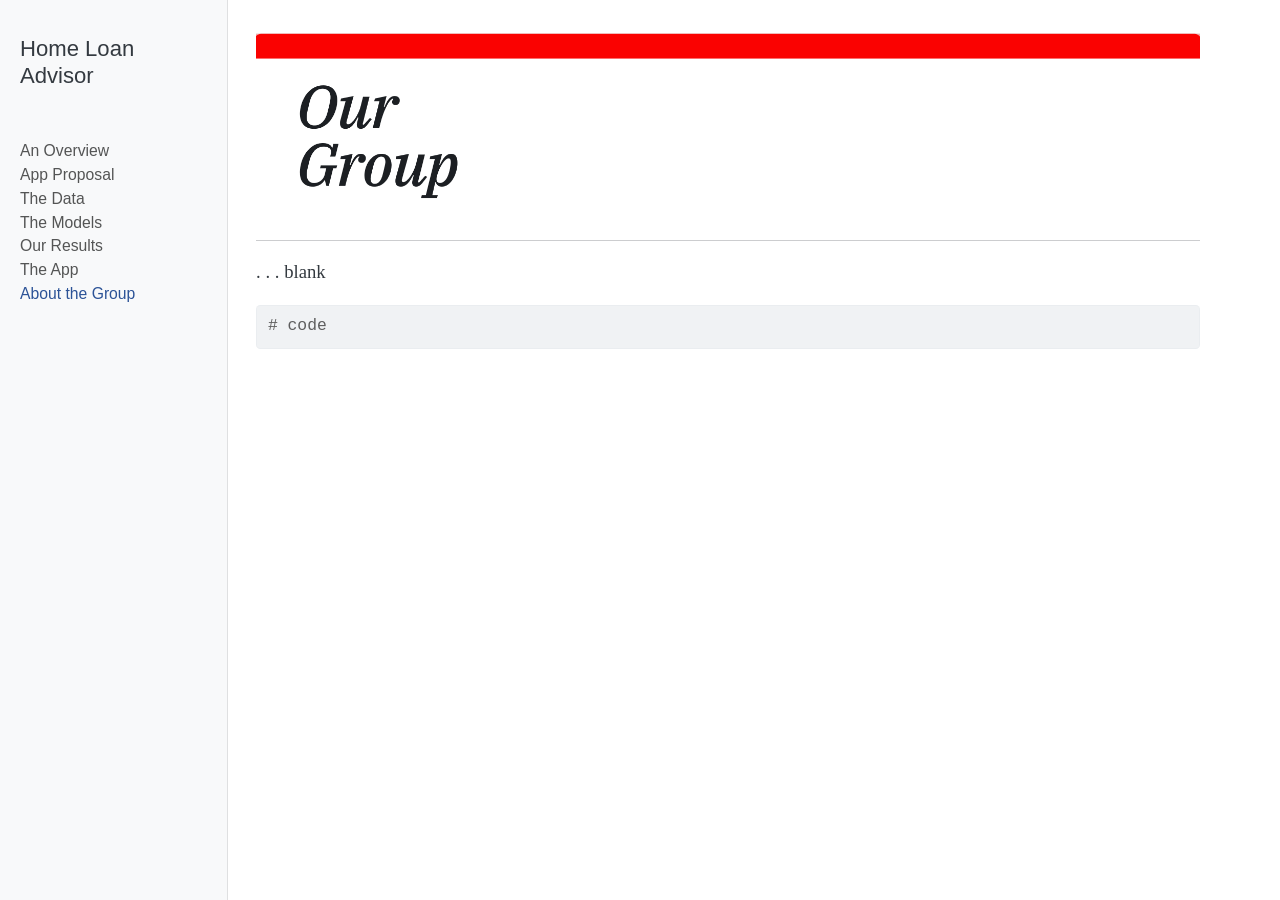
==== docs/about.html @ 37e6486e "yaml edit" ====
<!DOCTYPE html>
<html xmlns="http://www.w3.org/1999/xhtml" lang="en" xml:lang="en"><head>

<meta charset="utf-8">
<meta name="generator" content="quarto-1.5.57">

<meta name="viewport" content="width=device-width, initial-scale=1.0, user-scalable=yes">


<title>about – Home Loan Advisor</title>
<style>
code{white-space: pre-wrap;}
span.smallcaps{font-variant: small-caps;}
div.columns{display: flex; gap: min(4vw, 1.5em);}
div.column{flex: auto; overflow-x: auto;}
div.hanging-indent{margin-left: 1.5em; text-indent: -1.5em;}
ul.task-list{list-style: none;}
ul.task-list li input[type="checkbox"] {
  width: 0.8em;
  margin: 0 0.8em 0.2em -1em; /* quarto-specific, see https://github.com/quarto-dev/quarto-cli/issues/4556 */ 
  vertical-align: middle;
}
/* CSS for syntax highlighting */
pre > code.sourceCode { white-space: pre; position: relative; }
pre > code.sourceCode > span { line-height: 1.25; }
pre > code.sourceCode > span:empty { height: 1.2em; }
.sourceCode { overflow: visible; }
code.sourceCode > span { color: inherit; text-decoration: inherit; }
div.sourceCode { margin: 1em 0; }
pre.sourceCode { margin: 0; }
@media screen {
div.sourceCode { overflow: auto; }
}
@media print {
pre > code.sourceCode { white-space: pre-wrap; }
pre > code.sourceCode > span { display: inline-block; text-indent: -5em; padding-left: 5em; }
}
pre.numberSource code
  { counter-reset: source-line 0; }
pre.numberSource code > span
  { position: relative; left: -4em; counter-increment: source-line; }
pre.numberSource code > span > a:first-child::before
  { content: counter(source-line);
    position: relative; left: -1em; text-align: right; vertical-align: baseline;
    border: none; display: inline-block;
    -webkit-touch-callout: none; -webkit-user-select: none;
    -khtml-user-select: none; -moz-user-select: none;
    -ms-user-select: none; user-select: none;
    padding: 0 4px; width: 4em;
  }
pre.numberSource { margin-left: 3em;  padding-left: 4px; }
div.sourceCode
  {   }
@media screen {
pre > code.sourceCode > span > a:first-child::before { text-decoration: underline; }
}
</style>


<script src="site_libs/quarto-nav/quarto-nav.js"></script>
<script src="site_libs/quarto-nav/headroom.min.js"></script>
<script src="site_libs/clipboard/clipboard.min.js"></script>
<script src="site_libs/quarto-search/autocomplete.umd.js"></script>
<script src="site_libs/quarto-search/fuse.min.js"></script>
<script src="site_libs/quarto-search/quarto-search.js"></script>
<meta name="quarto:offset" content="./">
<script src="site_libs/quarto-html/quarto.js"></script>
<script src="site_libs/quarto-html/popper.min.js"></script>
<script src="site_libs/quarto-html/tippy.umd.min.js"></script>
<script src="site_libs/quarto-html/anchor.min.js"></script>
<link href="site_libs/quarto-html/tippy.css" rel="stylesheet">
<link href="site_libs/quarto-html/quarto-syntax-highlighting.css" rel="stylesheet" id="quarto-text-highlighting-styles">
<script src="site_libs/bootstrap/bootstrap.min.js"></script>
<link href="site_libs/bootstrap/bootstrap-icons.css" rel="stylesheet">
<link href="site_libs/bootstrap/bootstrap.min.css" rel="stylesheet" id="quarto-bootstrap" data-mode="light">
<script id="quarto-search-options" type="application/json">{
  "location": "sidebar",
  "copy-button": false,
  "collapse-after": 3,
  "panel-placement": "start",
  "type": "textbox",
  "limit": 50,
  "keyboard-shortcut": [
    "f",
    "/",
    "s"
  ],
  "show-item-context": false,
  "language": {
    "search-no-results-text": "No results",
    "search-matching-documents-text": "matching documents",
    "search-copy-link-title": "Copy link to search",
    "search-hide-matches-text": "Hide additional matches",
    "search-more-match-text": "more match in this document",
    "search-more-matches-text": "more matches in this document",
    "search-clear-button-title": "Clear",
    "search-text-placeholder": "",
    "search-detached-cancel-button-title": "Cancel",
    "search-submit-button-title": "Submit",
    "search-label": "Search"
  }
}</script>


</head>

<body class="nav-sidebar docked fullcontent">

<div id="quarto-search-results"></div>
  <header id="quarto-header" class="headroom fixed-top">
  <nav class="quarto-secondary-nav">
    <div class="container-fluid d-flex">
      <button type="button" class="quarto-btn-toggle btn" data-bs-toggle="collapse" role="button" data-bs-target=".quarto-sidebar-collapse-item" aria-controls="quarto-sidebar" aria-expanded="false" aria-label="Toggle sidebar navigation" onclick="if (window.quartoToggleHeadroom) { window.quartoToggleHeadroom(); }">
        <i class="bi bi-layout-text-sidebar-reverse"></i>
      </button>
        <nav class="quarto-page-breadcrumbs" aria-label="breadcrumb"><ol class="breadcrumb"><li class="breadcrumb-item"><a href="./about.html">About the Group</a></li></ol></nav>
        <a class="flex-grow-1" role="navigation" data-bs-toggle="collapse" data-bs-target=".quarto-sidebar-collapse-item" aria-controls="quarto-sidebar" aria-expanded="false" aria-label="Toggle sidebar navigation" onclick="if (window.quartoToggleHeadroom) { window.quartoToggleHeadroom(); }">      
        </a>
      <button type="button" class="btn quarto-search-button" aria-label="Search" onclick="window.quartoOpenSearch();">
        <i class="bi bi-search"></i>
      </button>
    </div>
  </nav>
</header>
<!-- content -->
<div id="quarto-content" class="quarto-container page-columns page-rows-contents page-layout-article">
<!-- sidebar -->
  <nav id="quarto-sidebar" class="sidebar collapse collapse-horizontal quarto-sidebar-collapse-item sidebar-navigation docked overflow-auto">
    <div class="pt-lg-2 mt-2 text-left sidebar-header">
    <div class="sidebar-title mb-0 py-0">
      <a href="./">Home Loan Advisor</a> 
    </div>
      </div>
        <div class="mt-2 flex-shrink-0 align-items-center">
        <div class="sidebar-search">
        <div id="quarto-search" class="" title="Search"></div>
        </div>
        </div>
    <div class="sidebar-menu-container"> 
    <ul class="list-unstyled mt-1">
        <li class="sidebar-item">
  <div class="sidebar-item-container"> 
  <a href="./index.html" class="sidebar-item-text sidebar-link">
 <span class="menu-text">An Overview</span></a>
  </div>
</li>
        <li class="sidebar-item">
  <div class="sidebar-item-container"> 
  <a href="./proposal.html" class="sidebar-item-text sidebar-link">
 <span class="menu-text">App Proposal</span></a>
  </div>
</li>
        <li class="sidebar-item">
  <div class="sidebar-item-container"> 
  <a href="./data.html" class="sidebar-item-text sidebar-link">
 <span class="menu-text">The Data</span></a>
  </div>
</li>
        <li class="sidebar-item">
  <div class="sidebar-item-container"> 
  <a href="./models.html" class="sidebar-item-text sidebar-link">
 <span class="menu-text">The Models</span></a>
  </div>
</li>
        <li class="sidebar-item">
  <div class="sidebar-item-container"> 
  <a href="./results.html" class="sidebar-item-text sidebar-link">
 <span class="menu-text">Our Results</span></a>
  </div>
</li>
        <li class="sidebar-item">
  <div class="sidebar-item-container"> 
  <a href="./app.html" class="sidebar-item-text sidebar-link">
 <span class="menu-text">The App</span></a>
  </div>
</li>
        <li class="sidebar-item">
  <div class="sidebar-item-container"> 
  <a href="./about.html" class="sidebar-item-text sidebar-link active">
 <span class="menu-text">About the Group</span></a>
  </div>
</li>
    </ul>
    </div>
</nav>
<div id="quarto-sidebar-glass" class="quarto-sidebar-collapse-item" data-bs-toggle="collapse" data-bs-target=".quarto-sidebar-collapse-item"></div>
<!-- margin-sidebar -->
    
<!-- main -->
<main class="content" id="quarto-document-content">




<div class="quarto-figure quarto-figure-center">
<figure class="figure">
<p><img src="images/AboutOurGroup-banner.png" class="img-fluid quarto-figure quarto-figure-center figure-img"></p>
</figure>
</div>
<hr>
<p>. . . blank</p>
<div id="c2810113" class="cell" data-execution_count="1">
<div class="sourceCode cell-code" id="cb1"><pre class="sourceCode python code-with-copy"><code class="sourceCode python"><span id="cb1-1"><a href="#cb1-1" aria-hidden="true" tabindex="-1"></a><span class="co"># code</span></span></code><button title="Copy to Clipboard" class="code-copy-button"><i class="bi"></i></button></pre></div>
</div>



</main> <!-- /main -->
<script id="quarto-html-after-body" type="application/javascript">
window.document.addEventListener("DOMContentLoaded", function (event) {
  const toggleBodyColorMode = (bsSheetEl) => {
    const mode = bsSheetEl.getAttribute("data-mode");
    const bodyEl = window.document.querySelector("body");
    if (mode === "dark") {
      bodyEl.classList.add("quarto-dark");
      bodyEl.classList.remove("quarto-light");
    } else {
      bodyEl.classList.add("quarto-light");
      bodyEl.classList.remove("quarto-dark");
    }
  }
  const toggleBodyColorPrimary = () => {
    const bsSheetEl = window.document.querySelector("link#quarto-bootstrap");
    if (bsSheetEl) {
      toggleBodyColorMode(bsSheetEl);
    }
  }
  toggleBodyColorPrimary();  
  const icon = "";
  const anchorJS = new window.AnchorJS();
  anchorJS.options = {
    placement: 'right',
    icon: icon
  };
  anchorJS.add('.anchored');
  const isCodeAnnotation = (el) => {
    for (const clz of el.classList) {
      if (clz.startsWith('code-annotation-')) {                     
        return true;
      }
    }
    return false;
  }
  const onCopySuccess = function(e) {
    // button target
    const button = e.trigger;
    // don't keep focus
    button.blur();
    // flash "checked"
    button.classList.add('code-copy-button-checked');
    var currentTitle = button.getAttribute("title");
    button.setAttribute("title", "Copied!");
    let tooltip;
    if (window.bootstrap) {
      button.setAttribute("data-bs-toggle", "tooltip");
      button.setAttribute("data-bs-placement", "left");
      button.setAttribute("data-bs-title", "Copied!");
      tooltip = new bootstrap.Tooltip(button, 
        { trigger: "manual", 
          customClass: "code-copy-button-tooltip",
          offset: [0, -8]});
      tooltip.show();    
    }
    setTimeout(function() {
      if (tooltip) {
        tooltip.hide();
        button.removeAttribute("data-bs-title");
        button.removeAttribute("data-bs-toggle");
        button.removeAttribute("data-bs-placement");
      }
      button.setAttribute("title", currentTitle);
      button.classList.remove('code-copy-button-checked');
    }, 1000);
    // clear code selection
    e.clearSelection();
  }
  const getTextToCopy = function(trigger) {
      const codeEl = trigger.previousElementSibling.cloneNode(true);
      for (const childEl of codeEl.children) {
        if (isCodeAnnotation(childEl)) {
          childEl.remove();
        }
      }
      return codeEl.innerText;
  }
  const clipboard = new window.ClipboardJS('.code-copy-button:not([data-in-quarto-modal])', {
    text: getTextToCopy
  });
  clipboard.on('success', onCopySuccess);
  if (window.document.getElementById('quarto-embedded-source-code-modal')) {
    // For code content inside modals, clipBoardJS needs to be initialized with a container option
    // TODO: Check when it could be a function (https://github.com/zenorocha/clipboard.js/issues/860)
    const clipboardModal = new window.ClipboardJS('.code-copy-button[data-in-quarto-modal]', {
      text: getTextToCopy,
      container: window.document.getElementById('quarto-embedded-source-code-modal')
    });
    clipboardModal.on('success', onCopySuccess);
  }
    var localhostRegex = new RegExp(/^(?:http|https):\/\/localhost\:?[0-9]*\//);
    var mailtoRegex = new RegExp(/^mailto:/);
      var filterRegex = new RegExp('/' + window.location.host + '/');
    var isInternal = (href) => {
        return filterRegex.test(href) || localhostRegex.test(href) || mailtoRegex.test(href);
    }
    // Inspect non-navigation links and adorn them if external
 	var links = window.document.querySelectorAll('a[href]:not(.nav-link):not(.navbar-brand):not(.toc-action):not(.sidebar-link):not(.sidebar-item-toggle):not(.pagination-link):not(.no-external):not([aria-hidden]):not(.dropdown-item):not(.quarto-navigation-tool):not(.about-link)');
    for (var i=0; i<links.length; i++) {
      const link = links[i];
      if (!isInternal(link.href)) {
        // undo the damage that might have been done by quarto-nav.js in the case of
        // links that we want to consider external
        if (link.dataset.originalHref !== undefined) {
          link.href = link.dataset.originalHref;
        }
      }
    }
  function tippyHover(el, contentFn, onTriggerFn, onUntriggerFn) {
    const config = {
      allowHTML: true,
      maxWidth: 500,
      delay: 100,
      arrow: false,
      appendTo: function(el) {
          return el.parentElement;
      },
      interactive: true,
      interactiveBorder: 10,
      theme: 'quarto',
      placement: 'bottom-start',
    };
    if (contentFn) {
      config.content = contentFn;
    }
    if (onTriggerFn) {
      config.onTrigger = onTriggerFn;
    }
    if (onUntriggerFn) {
      config.onUntrigger = onUntriggerFn;
    }
    window.tippy(el, config); 
  }
  const noterefs = window.document.querySelectorAll('a[role="doc-noteref"]');
  for (var i=0; i<noterefs.length; i++) {
    const ref = noterefs[i];
    tippyHover(ref, function() {
      // use id or data attribute instead here
      let href = ref.getAttribute('data-footnote-href') || ref.getAttribute('href');
      try { href = new URL(href).hash; } catch {}
      const id = href.replace(/^#\/?/, "");
      const note = window.document.getElementById(id);
      if (note) {
        return note.innerHTML;
      } else {
        return "";
      }
    });
  }
  const xrefs = window.document.querySelectorAll('a.quarto-xref');
  const processXRef = (id, note) => {
    // Strip column container classes
    const stripColumnClz = (el) => {
      el.classList.remove("page-full", "page-columns");
      if (el.children) {
        for (const child of el.children) {
          stripColumnClz(child);
        }
      }
    }
    stripColumnClz(note)
    if (id === null || id.startsWith('sec-')) {
      // Special case sections, only their first couple elements
      const container = document.createElement("div");
      if (note.children && note.children.length > 2) {
        container.appendChild(note.children[0].cloneNode(true));
        for (let i = 1; i < note.children.length; i++) {
          const child = note.children[i];
          if (child.tagName === "P" && child.innerText === "") {
            continue;
          } else {
            container.appendChild(child.cloneNode(true));
            break;
          }
        }
        if (window.Quarto?.typesetMath) {
          window.Quarto.typesetMath(container);
        }
        return container.innerHTML
      } else {
        if (window.Quarto?.typesetMath) {
          window.Quarto.typesetMath(note);
        }
        return note.innerHTML;
      }
    } else {
      // Remove any anchor links if they are present
      const anchorLink = note.querySelector('a.anchorjs-link');
      if (anchorLink) {
        anchorLink.remove();
      }
      if (window.Quarto?.typesetMath) {
        window.Quarto.typesetMath(note);
      }
      // TODO in 1.5, we should make sure this works without a callout special case
      if (note.classList.contains("callout")) {
        return note.outerHTML;
      } else {
        return note.innerHTML;
      }
    }
  }
  for (var i=0; i<xrefs.length; i++) {
    const xref = xrefs[i];
    tippyHover(xref, undefined, function(instance) {
      instance.disable();
      let url = xref.getAttribute('href');
      let hash = undefined; 
      if (url.startsWith('#')) {
        hash = url;
      } else {
        try { hash = new URL(url).hash; } catch {}
      }
      if (hash) {
        const id = hash.replace(/^#\/?/, "");
        const note = window.document.getElementById(id);
        if (note !== null) {
          try {
            const html = processXRef(id, note.cloneNode(true));
            instance.setContent(html);
          } finally {
            instance.enable();
            instance.show();
          }
        } else {
          // See if we can fetch this
          fetch(url.split('#')[0])
          .then(res => res.text())
          .then(html => {
            const parser = new DOMParser();
            const htmlDoc = parser.parseFromString(html, "text/html");
            const note = htmlDoc.getElementById(id);
            if (note !== null) {
              const html = processXRef(id, note);
              instance.setContent(html);
            } 
          }).finally(() => {
            instance.enable();
            instance.show();
          });
        }
      } else {
        // See if we can fetch a full url (with no hash to target)
        // This is a special case and we should probably do some content thinning / targeting
        fetch(url)
        .then(res => res.text())
        .then(html => {
          const parser = new DOMParser();
          const htmlDoc = parser.parseFromString(html, "text/html");
          const note = htmlDoc.querySelector('main.content');
          if (note !== null) {
            // This should only happen for chapter cross references
            // (since there is no id in the URL)
            // remove the first header
            if (note.children.length > 0 && note.children[0].tagName === "HEADER") {
              note.children[0].remove();
            }
            const html = processXRef(null, note);
            instance.setContent(html);
          } 
        }).finally(() => {
          instance.enable();
          instance.show();
        });
      }
    }, function(instance) {
    });
  }
      let selectedAnnoteEl;
      const selectorForAnnotation = ( cell, annotation) => {
        let cellAttr = 'data-code-cell="' + cell + '"';
        let lineAttr = 'data-code-annotation="' +  annotation + '"';
        const selector = 'span[' + cellAttr + '][' + lineAttr + ']';
        return selector;
      }
      const selectCodeLines = (annoteEl) => {
        const doc = window.document;
        const targetCell = annoteEl.getAttribute("data-target-cell");
        const targetAnnotation = annoteEl.getAttribute("data-target-annotation");
        const annoteSpan = window.document.querySelector(selectorForAnnotation(targetCell, targetAnnotation));
        const lines = annoteSpan.getAttribute("data-code-lines").split(",");
        const lineIds = lines.map((line) => {
          return targetCell + "-" + line;
        })
        let top = null;
        let height = null;
        let parent = null;
        if (lineIds.length > 0) {
            //compute the position of the single el (top and bottom and make a div)
            const el = window.document.getElementById(lineIds[0]);
            top = el.offsetTop;
            height = el.offsetHeight;
            parent = el.parentElement.parentElement;
          if (lineIds.length > 1) {
            const lastEl = window.document.getElementById(lineIds[lineIds.length - 1]);
            const bottom = lastEl.offsetTop + lastEl.offsetHeight;
            height = bottom - top;
          }
          if (top !== null && height !== null && parent !== null) {
            // cook up a div (if necessary) and position it 
            let div = window.document.getElementById("code-annotation-line-highlight");
            if (div === null) {
              div = window.document.createElement("div");
              div.setAttribute("id", "code-annotation-line-highlight");
              div.style.position = 'absolute';
              parent.appendChild(div);
            }
            div.style.top = top - 2 + "px";
            div.style.height = height + 4 + "px";
            div.style.left = 0;
            let gutterDiv = window.document.getElementById("code-annotation-line-highlight-gutter");
            if (gutterDiv === null) {
              gutterDiv = window.document.createElement("div");
              gutterDiv.setAttribute("id", "code-annotation-line-highlight-gutter");
              gutterDiv.style.position = 'absolute';
              const codeCell = window.document.getElementById(targetCell);
              const gutter = codeCell.querySelector('.code-annotation-gutter');
              gutter.appendChild(gutterDiv);
            }
            gutterDiv.style.top = top - 2 + "px";
            gutterDiv.style.height = height + 4 + "px";
          }
          selectedAnnoteEl = annoteEl;
        }
      };
      const unselectCodeLines = () => {
        const elementsIds = ["code-annotation-line-highlight", "code-annotation-line-highlight-gutter"];
        elementsIds.forEach((elId) => {
          const div = window.document.getElementById(elId);
          if (div) {
            div.remove();
          }
        });
        selectedAnnoteEl = undefined;
      };
        // Handle positioning of the toggle
    window.addEventListener(
      "resize",
      throttle(() => {
        elRect = undefined;
        if (selectedAnnoteEl) {
          selectCodeLines(selectedAnnoteEl);
        }
      }, 10)
    );
    function throttle(fn, ms) {
    let throttle = false;
    let timer;
      return (...args) => {
        if(!throttle) { // first call gets through
            fn.apply(this, args);
            throttle = true;
        } else { // all the others get throttled
            if(timer) clearTimeout(timer); // cancel #2
            timer = setTimeout(() => {
              fn.apply(this, args);
              timer = throttle = false;
            }, ms);
        }
      };
    }
      // Attach click handler to the DT
      const annoteDls = window.document.querySelectorAll('dt[data-target-cell]');
      for (const annoteDlNode of annoteDls) {
        annoteDlNode.addEventListener('click', (event) => {
          const clickedEl = event.target;
          if (clickedEl !== selectedAnnoteEl) {
            unselectCodeLines();
            const activeEl = window.document.querySelector('dt[data-target-cell].code-annotation-active');
            if (activeEl) {
              activeEl.classList.remove('code-annotation-active');
            }
            selectCodeLines(clickedEl);
            clickedEl.classList.add('code-annotation-active');
          } else {
            // Unselect the line
            unselectCodeLines();
            clickedEl.classList.remove('code-annotation-active');
          }
        });
      }
  const findCites = (el) => {
    const parentEl = el.parentElement;
    if (parentEl) {
      const cites = parentEl.dataset.cites;
      if (cites) {
        return {
          el,
          cites: cites.split(' ')
        };
      } else {
        return findCites(el.parentElement)
      }
    } else {
      return undefined;
    }
  };
  var bibliorefs = window.document.querySelectorAll('a[role="doc-biblioref"]');
  for (var i=0; i<bibliorefs.length; i++) {
    const ref = bibliorefs[i];
    const citeInfo = findCites(ref);
    if (citeInfo) {
      tippyHover(citeInfo.el, function() {
        var popup = window.document.createElement('div');
        citeInfo.cites.forEach(function(cite) {
          var citeDiv = window.document.createElement('div');
          citeDiv.classList.add('hanging-indent');
          citeDiv.classList.add('csl-entry');
          var biblioDiv = window.document.getElementById('ref-' + cite);
          if (biblioDiv) {
            citeDiv.innerHTML = biblioDiv.innerHTML;
          }
          popup.appendChild(citeDiv);
        });
        return popup.innerHTML;
      });
    }
  }
});
</script>
</div> <!-- /content -->




</body></html>
---- docs/site_libs/quarto-html/tippy.css ----
.tippy-box[data-animation=fade][data-state=hidden]{opacity:0}[data-tippy-root]{max-width:calc(100vw - 10px)}.tippy-box{position:relative;background-color:#333;color:#fff;border-radius:4px;font-size:14px;line-height:1.4;white-space:normal;outline:0;transition-property:transform,visibility,opacity}.tippy-box[data-placement^=top]>.tippy-arrow{bottom:0}.tippy-box[data-placement^=top]>.tippy-arrow:before{bottom:-7px;left:0;border-width:8px 8px 0;border-top-color:initial;transform-origin:center top}.tippy-box[data-placement^=bottom]>.tippy-arrow{top:0}.tippy-box[data-placement^=bottom]>.tippy-arrow:before{top:-7px;left:0;border-width:0 8px 8px;border-bottom-color:initial;transform-origin:center bottom}.tippy-box[data-placement^=left]>.tippy-arrow{right:0}.tippy-box[data-placement^=left]>.tippy-arrow:before{border-width:8px 0 8px 8px;border-left-color:initial;right:-7px;transform-origin:center left}.tippy-box[data-placement^=right]>.tippy-arrow{left:0}.tippy-box[data-placement^=right]>.tippy-arrow:before{left:-7px;border-width:8px 8px 8px 0;border-right-color:initial;transform-origin:center right}.tippy-box[data-inertia][data-state=visible]{transition-timing-function:cubic-bezier(.54,1.5,.38,1.11)}.tippy-arrow{width:16px;height:16px;color:#333}.tippy-arrow:before{content:"";position:absolute;border-color:transparent;border-style:solid}.tippy-content{position:relative;padding:5px 9px;z-index:1}
---- docs/site_libs/quarto-html/quarto-syntax-highlighting.css ----
/* quarto syntax highlight colors */
:root {
  --quarto-hl-ot-color: #003B4F;
  --quarto-hl-at-color: #657422;
  --quarto-hl-ss-color: #20794D;
  --quarto-hl-an-color: #5E5E5E;
  --quarto-hl-fu-color: #4758AB;
  --quarto-hl-st-color: #20794D;
  --quarto-hl-cf-color: #003B4F;
  --quarto-hl-op-color: #5E5E5E;
  --quarto-hl-er-color: #AD0000;
  --quarto-hl-bn-color: #AD0000;
  --quarto-hl-al-color: #AD0000;
  --quarto-hl-va-color: #111111;
  --quarto-hl-bu-color: inherit;
  --quarto-hl-ex-color: inherit;
  --quarto-hl-pp-color: #AD0000;
  --quarto-hl-in-color: #5E5E5E;
  --quarto-hl-vs-color: #20794D;
  --quarto-hl-wa-color: #5E5E5E;
  --quarto-hl-do-color: #5E5E5E;
  --quarto-hl-im-color: #00769E;
  --quarto-hl-ch-color: #20794D;
  --quarto-hl-dt-color: #AD0000;
  --quarto-hl-fl-color: #AD0000;
  --quarto-hl-co-color: #5E5E5E;
  --quarto-hl-cv-color: #5E5E5E;
  --quarto-hl-cn-color: #8f5902;
  --quarto-hl-sc-color: #5E5E5E;
  --quarto-hl-dv-color: #AD0000;
  --quarto-hl-kw-color: #003B4F;
}

/* other quarto variables */
:root {
  --quarto-font-monospace: SFMono-Regular, Menlo, Monaco, Consolas, "Liberation Mono", "Courier New", monospace;
}

pre > code.sourceCode > span {
  color: #003B4F;
}

code span {
  color: #003B4F;
}

code.sourceCode > span {
  color: #003B4F;
}

div.sourceCode,
div.sourceCode pre.sourceCode {
  color: #003B4F;
}

code span.ot {
  color: #003B4F;
  font-style: inherit;
}

code span.at {
  color: #657422;
  font-style: inherit;
}

code span.ss {
  color: #20794D;
  font-style: inherit;
}

code span.an {
  color: #5E5E5E;
  font-style: inherit;
}

code span.fu {
  color: #4758AB;
  font-style: inherit;
}

code span.st {
  color: #20794D;
  font-style: inherit;
}

code span.cf {
  color: #003B4F;
  font-weight: bold;
  font-style: inherit;
}

code span.op {
  color: #5E5E5E;
  font-style: inherit;
}

code span.er {
  color: #AD0000;
  font-style: inherit;
}

code span.bn {
  color: #AD0000;
  font-style: inherit;
}

code span.al {
  color: #AD0000;
  font-style: inherit;
}

code span.va {
  color: #111111;
  font-style: inherit;
}

code span.bu {
  font-style: inherit;
}

code span.ex {
  font-style: inherit;
}

code span.pp {
  color: #AD0000;
  font-style: inherit;
}

code span.in {
  color: #5E5E5E;
  font-style: inherit;
}

code span.vs {
  color: #20794D;
  font-style: inherit;
}

code span.wa {
  color: #5E5E5E;
  font-style: italic;
}

code span.do {
  color: #5E5E5E;
  font-style: italic;
}

code span.im {
  color: #00769E;
  font-style: inherit;
}

code span.ch {
  color: #20794D;
  font-style: inherit;
}

code span.dt {
  color: #AD0000;
  font-style: inherit;
}

code span.fl {
  color: #AD0000;
  font-style: inherit;
}

code span.co {
  color: #5E5E5E;
  font-style: inherit;
}

code span.cv {
  color: #5E5E5E;
  font-style: italic;
}

code span.cn {
  color: #8f5902;
  font-style: inherit;
}

code span.sc {
  color: #5E5E5E;
  font-style: inherit;
}

code span.dv {
  color: #AD0000;
  font-style: inherit;
}

code span.kw {
  color: #003B4F;
  font-weight: bold;
  font-style: inherit;
}

.prevent-inlining {
  content: "</";
}

/*# sourceMappingURL=debc5d5d77c3f9108843748ff7464032.css.map */
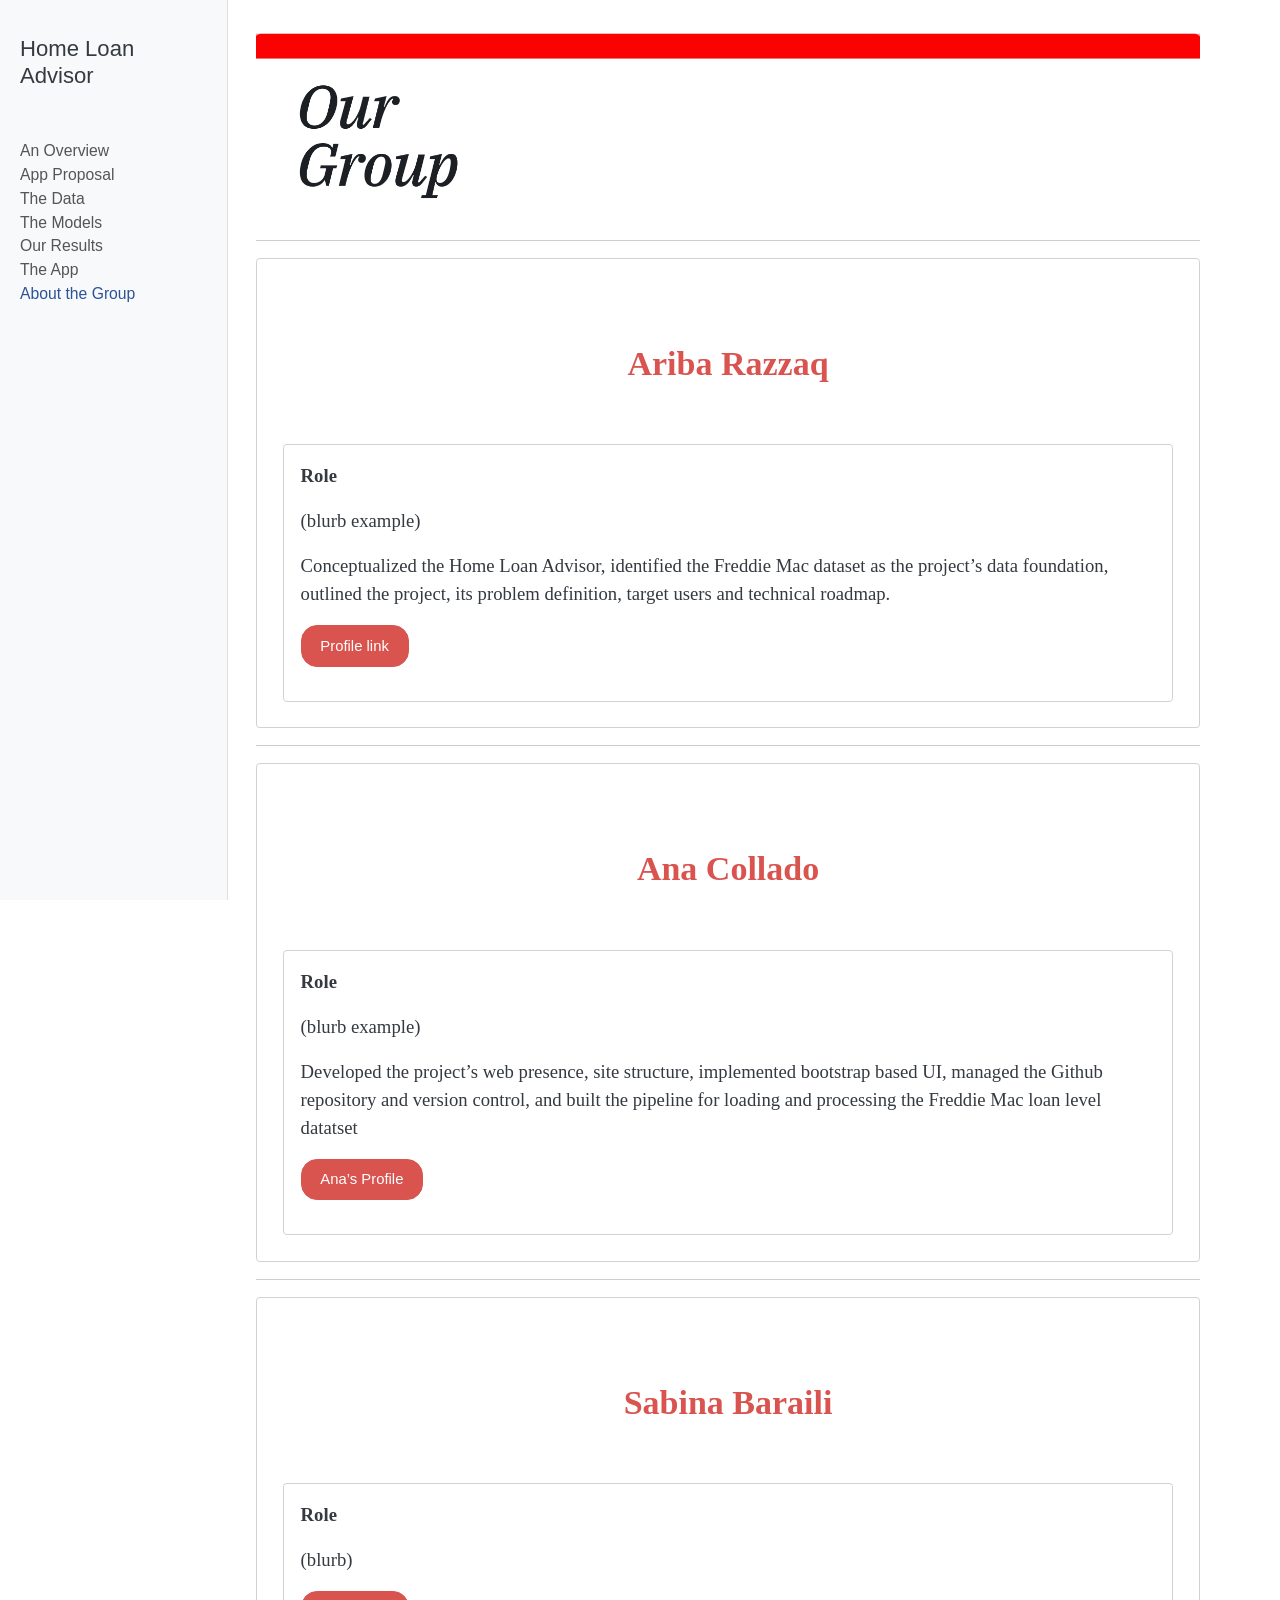
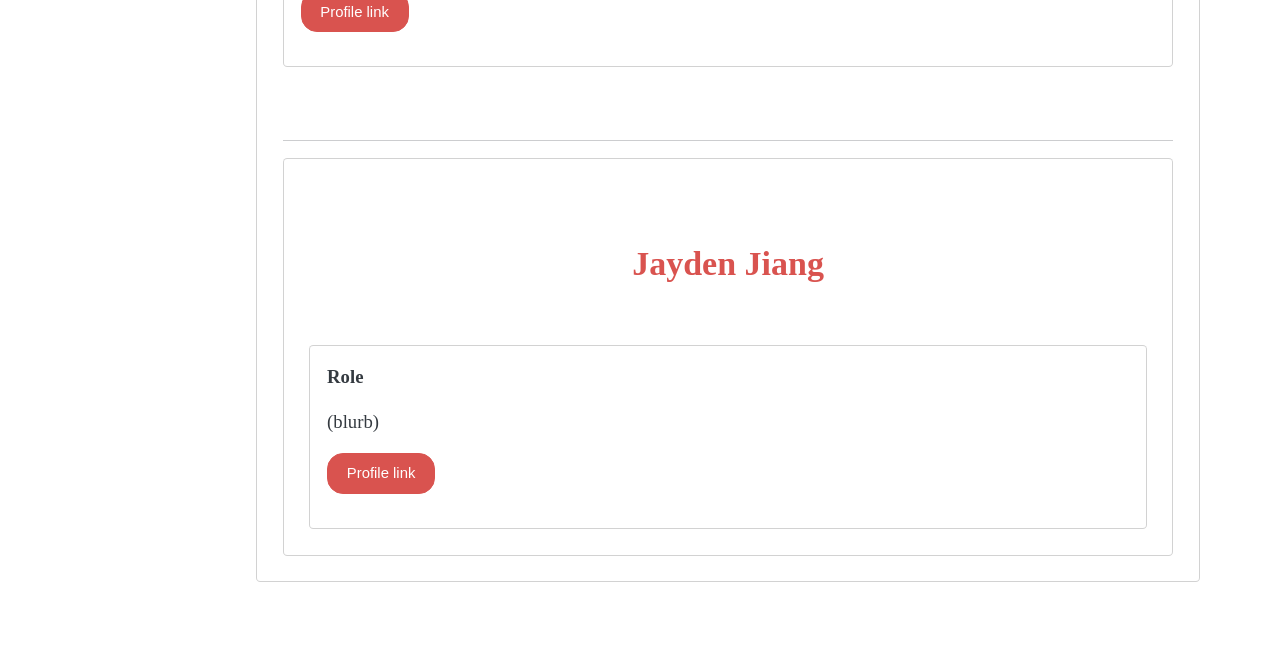
==== commit bf6668e8: "styling About page" ====
--- a/docs/about.html
+++ b/docs/about.html
@@ -19,40 +19,6 @@
   width: 0.8em;
   margin: 0 0.8em 0.2em -1em; /* quarto-specific, see https://github.com/quarto-dev/quarto-cli/issues/4556 */ 
   vertical-align: middle;
-}
-/* CSS for syntax highlighting */
-pre > code.sourceCode { white-space: pre; position: relative; }
-pre > code.sourceCode > span { line-height: 1.25; }
-pre > code.sourceCode > span:empty { height: 1.2em; }
-.sourceCode { overflow: visible; }
-code.sourceCode > span { color: inherit; text-decoration: inherit; }
-div.sourceCode { margin: 1em 0; }
-pre.sourceCode { margin: 0; }
-@media screen {
-div.sourceCode { overflow: auto; }
-}
-@media print {
-pre > code.sourceCode { white-space: pre-wrap; }
-pre > code.sourceCode > span { display: inline-block; text-indent: -5em; padding-left: 5em; }
-}
-pre.numberSource code
-  { counter-reset: source-line 0; }
-pre.numberSource code > span
-  { position: relative; left: -4em; counter-increment: source-line; }
-pre.numberSource code > span > a:first-child::before
-  { content: counter(source-line);
-    position: relative; left: -1em; text-align: right; vertical-align: baseline;
-    border: none; display: inline-block;
-    -webkit-touch-callout: none; -webkit-user-select: none;
-    -khtml-user-select: none; -moz-user-select: none;
-    -ms-user-select: none; user-select: none;
-    padding: 0 4px; width: 4em;
-  }
-pre.numberSource { margin-left: 3em;  padding-left: 4px; }
-div.sourceCode
-  {   }
-@media screen {
-pre > code.sourceCode > span > a:first-child::before { text-decoration: underline; }
 }
 </style>
 
@@ -198,12 +164,62 @@
 </figure>
 </div>
 <hr>
-<p>. . . blank</p>
-<div id="c2810113" class="cell" data-execution_count="1">
-<div class="sourceCode cell-code" id="cb1"><pre class="sourceCode python code-with-copy"><code class="sourceCode python"><span id="cb1-1"><a href="#cb1-1" aria-hidden="true" tabindex="-1"></a><span class="co"># code</span></span></code><button title="Copy to Clipboard" class="code-copy-button"><i class="bi"></i></button></pre></div>
-</div>
-
-
+<div class="card p-4">
+<div class="h1 text-danger text-center p-4">
+<p><strong>Ariba Razzaq</strong></p>
+</div>
+<div class="card card-body">
+<p><strong>Role</strong></p>
+<p>(blurb example)</p>
+<p>Conceptualized the Home Loan Advisor, identified the Freddie Mac dataset as the project’s data foundation, outlined the project, its problem definition, target users and technical roadmap.</p>
+<p><a href="social media link" class="btn btn-danger">Profile link </a><br>
+</p>
+</div>
+</div>
+<hr>
+<div class="card p-4">
+<div class="h1 text-danger text-center p-4">
+<p><strong>Ana Collado</strong></p>
+</div>
+<div class="card card-body">
+<p><strong>Role</strong></p>
+<p>(blurb example)</p>
+<p>Developed the project’s web presence, site structure, implemented bootstrap based UI, managed the Github repository and version control, and built the pipeline for loading and processing the Freddie Mac loan level datatset<br>
+</p>
+<p><a href="https://github.com/anacolla2" class="btn btn-danger">Ana’s Profile</a></p>
+</div>
+</div>
+<hr>
+<div class="card p-4">
+<div class="h1 text-danger text-center p-4">
+<p><strong>Sabina Baraili</strong></p>
+</div>
+<div class="card card-body">
+<p><strong>Role</strong></p>
+<p>(blurb)</p>
+<p><a href="social media link" class="btn btn-danger">Profile link </a></p>
+</div>
+<div class="\">
+<p><br>
+<br>
+</p>
+<hr>
+<div class="card p-4">
+<div class="h1 text-danger text-center p-4">
+<p><strong>Jayden Jiang</strong></p>
+</div>
+<div class="card card-body">
+<p><strong>Role</strong></p>
+<p>(blurb)</p>
+<p><a href="social media link" class="btn btn-danger">Profile link </a></p>
+</div>
+<div class="\">
+
+
+</div>
+</div>
+</div>
+</div>
 
 </main> <!-- /main -->
 <script id="quarto-html-after-body" type="application/javascript">
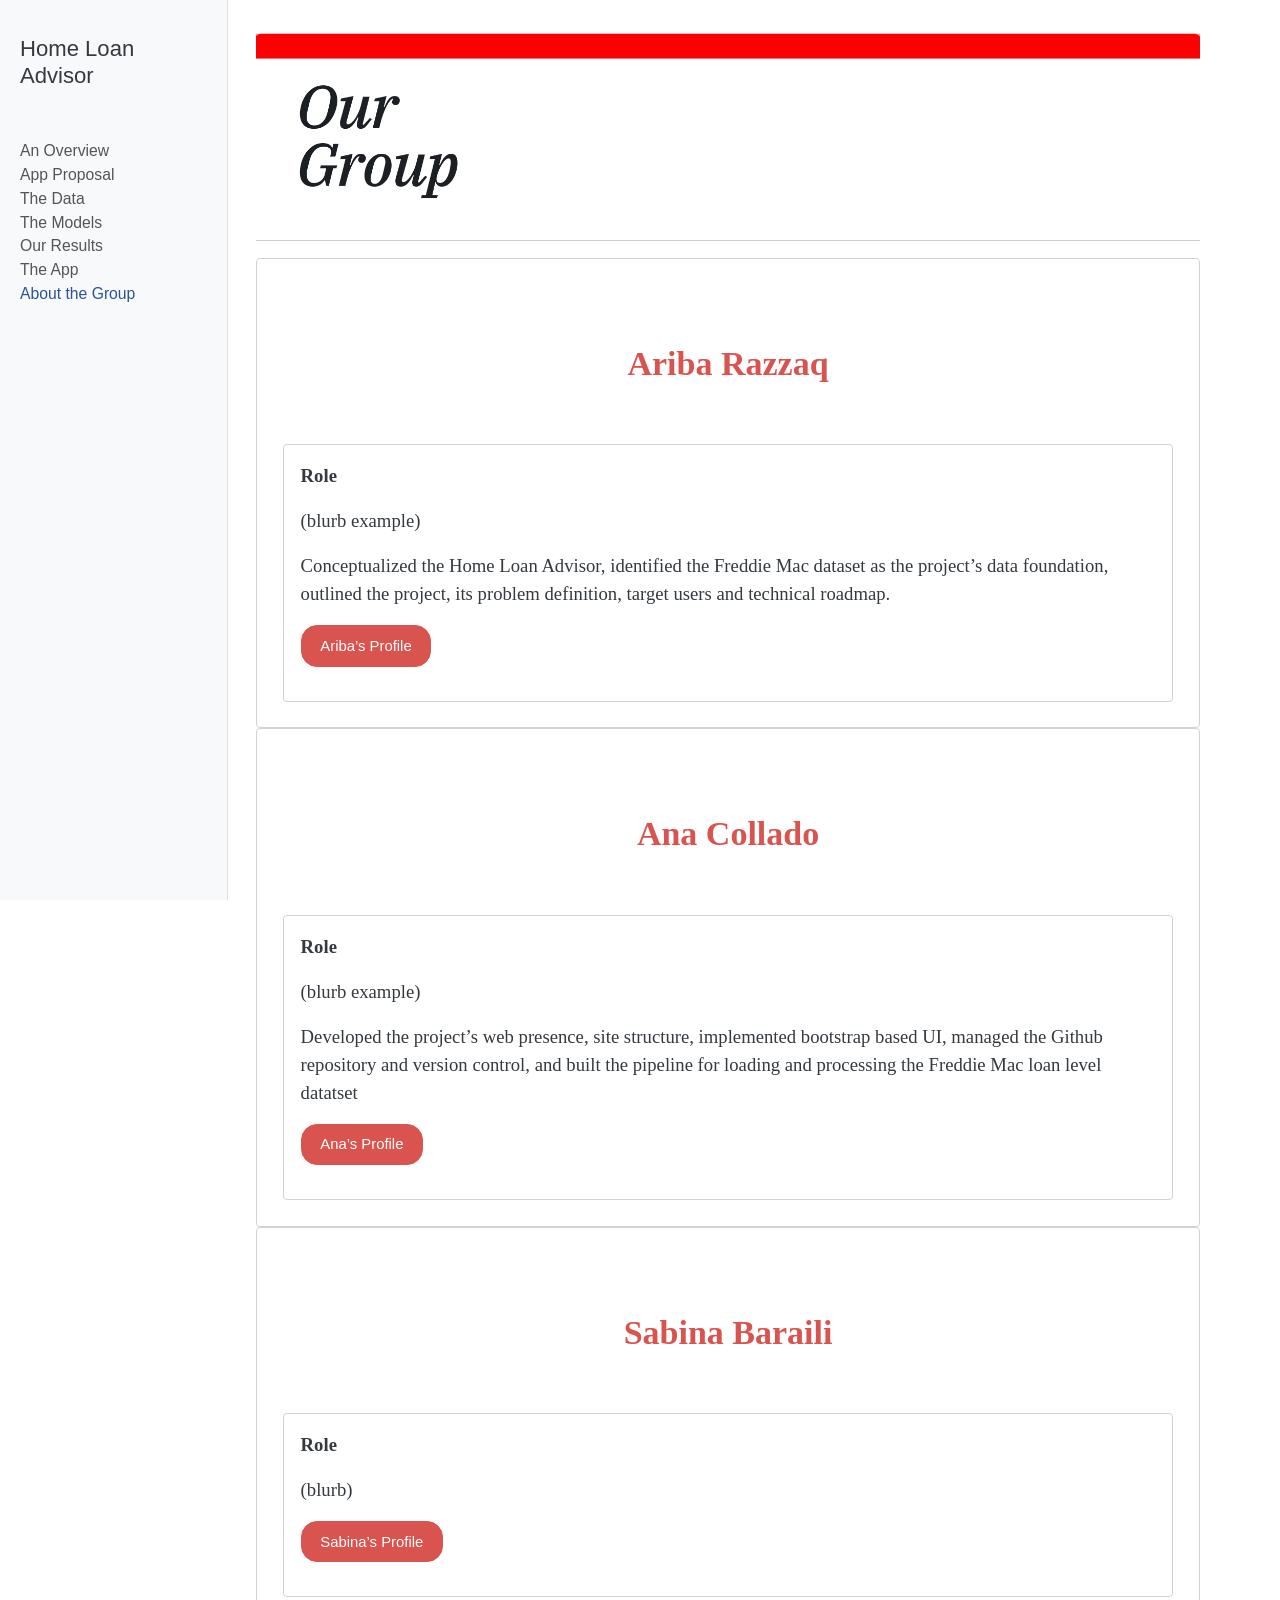
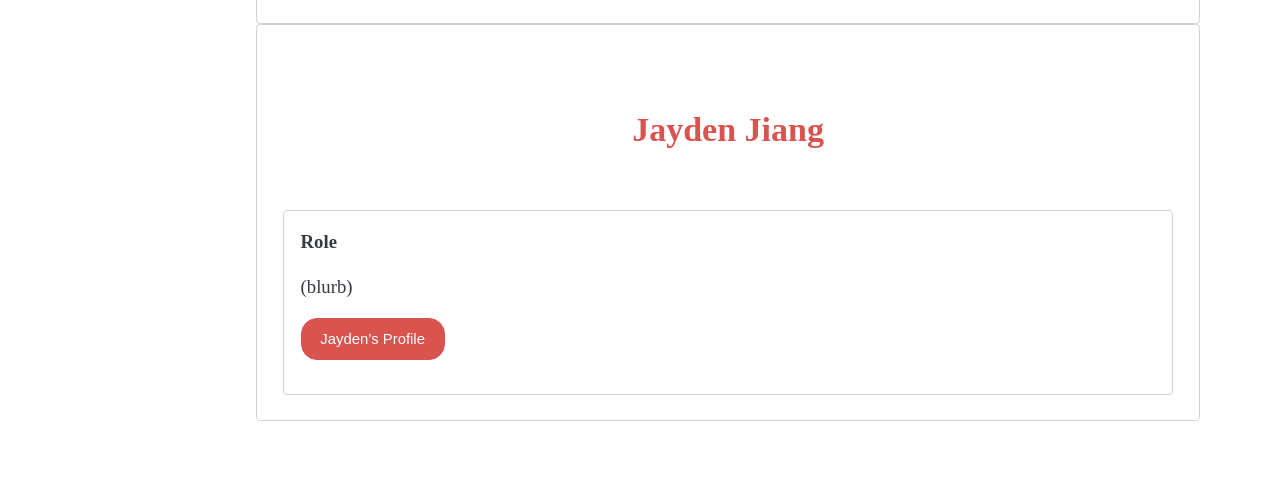
==== commit 6749e879: "About page div edits" ====
--- a/docs/about.html
+++ b/docs/about.html
@@ -172,11 +172,10 @@
 <p><strong>Role</strong></p>
 <p>(blurb example)</p>
 <p>Conceptualized the Home Loan Advisor, identified the Freddie Mac dataset as the project’s data foundation, outlined the project, its problem definition, target users and technical roadmap.</p>
-<p><a href="social media link" class="btn btn-danger">Profile link </a><br>
+<p><a href="social media link" class="btn btn-danger">Ariba’s Profile </a><br>
 </p>
 </div>
 </div>
-<hr>
 <div class="card p-4">
 <div class="h1 text-danger text-center p-4">
 <p><strong>Ana Collado</strong></p>
@@ -189,7 +188,6 @@
 <p><a href="https://github.com/anacolla2" class="btn btn-danger">Ana’s Profile</a></p>
 </div>
 </div>
-<hr>
 <div class="card p-4">
 <div class="h1 text-danger text-center p-4">
 <p><strong>Sabina Baraili</strong></p>
@@ -197,13 +195,9 @@
 <div class="card card-body">
 <p><strong>Role</strong></p>
 <p>(blurb)</p>
-<p><a href="social media link" class="btn btn-danger">Profile link </a></p>
-</div>
-<div class="\">
-<p><br>
-<br>
-</p>
-<hr>
+<p><a href="https://github.com/anacolla2" class="btn btn-danger">Sabina’s Profile</a></p>
+</div>
+</div>
 <div class="card p-4">
 <div class="h1 text-danger text-center p-4">
 <p><strong>Jayden Jiang</strong></p>
@@ -211,15 +205,11 @@
 <div class="card card-body">
 <p><strong>Role</strong></p>
 <p>(blurb)</p>
-<p><a href="social media link" class="btn btn-danger">Profile link </a></p>
-</div>
-<div class="\">
-
-
-</div>
-</div>
-</div>
-</div>
+<p><a href="https://github.com/anacolla2" class="btn btn-danger">Jayden’s Profile</a></p>
+</div>
+</div>
+
+
 
 </main> <!-- /main -->
 <script id="quarto-html-after-body" type="application/javascript">
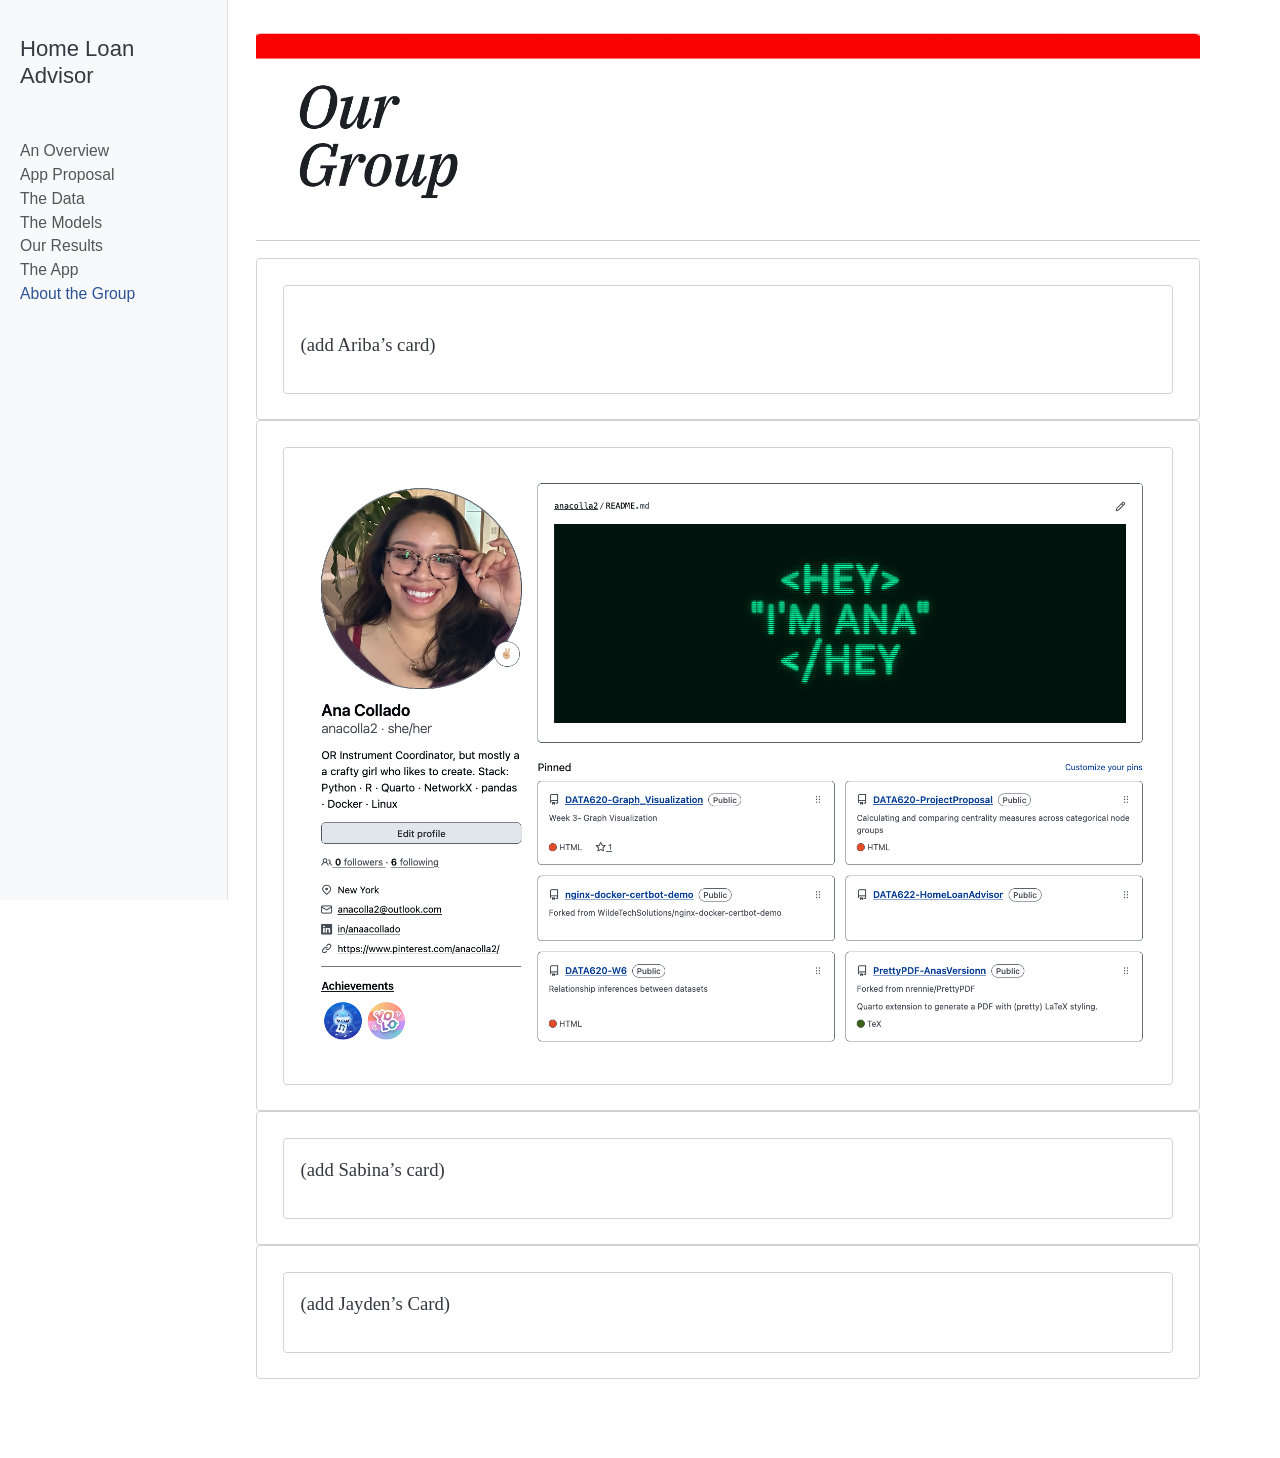
==== commit a7aa5de6: "updated files" ====
--- a/docs/about.html
+++ b/docs/about.html
@@ -165,47 +165,24 @@
 </div>
 <hr>
 <div class="card p-4">
-<div class="h1 text-danger text-center p-4">
-<p><strong>Ariba Razzaq</strong></p>
-</div>
 <div class="card card-body">
-<p><strong>Role</strong></p>
-<p>(blurb example)</p>
-<p>Conceptualized the Home Loan Advisor, identified the Freddie Mac dataset as the project’s data foundation, outlined the project, its problem definition, target users and technical roadmap.</p>
-<p><a href="social media link" class="btn btn-danger">Ariba’s Profile </a><br>
-</p>
+<p><br>
+(add Ariba’s card)</p>
 </div>
 </div>
 <div class="card p-4">
-<div class="h1 text-danger text-center p-4">
-<p><strong>Ana Collado</strong></p>
-</div>
 <div class="card card-body">
-<p><strong>Role</strong></p>
-<p>(blurb example)</p>
-<p>Developed the project’s web presence, site structure, implemented bootstrap based UI, managed the Github repository and version control, and built the pipeline for loading and processing the Freddie Mac loan level datatset<br>
-</p>
-<p><a href="https://github.com/anacolla2" class="btn btn-danger">Ana’s Profile</a></p>
+<p><img src="images/Github Profile Card.png" class="img-fluid"></p>
 </div>
 </div>
 <div class="card p-4">
-<div class="h1 text-danger text-center p-4">
-<p><strong>Sabina Baraili</strong></p>
-</div>
 <div class="card card-body">
-<p><strong>Role</strong></p>
-<p>(blurb)</p>
-<p><a href="https://github.com/anacolla2" class="btn btn-danger">Sabina’s Profile</a></p>
+<p>(add Sabina’s card)</p>
 </div>
 </div>
 <div class="card p-4">
-<div class="h1 text-danger text-center p-4">
-<p><strong>Jayden Jiang</strong></p>
-</div>
 <div class="card card-body">
-<p><strong>Role</strong></p>
-<p>(blurb)</p>
-<p><a href="https://github.com/anacolla2" class="btn btn-danger">Jayden’s Profile</a></p>
+<p>(add Jayden’s Card)</p>
 </div>
 </div>
 
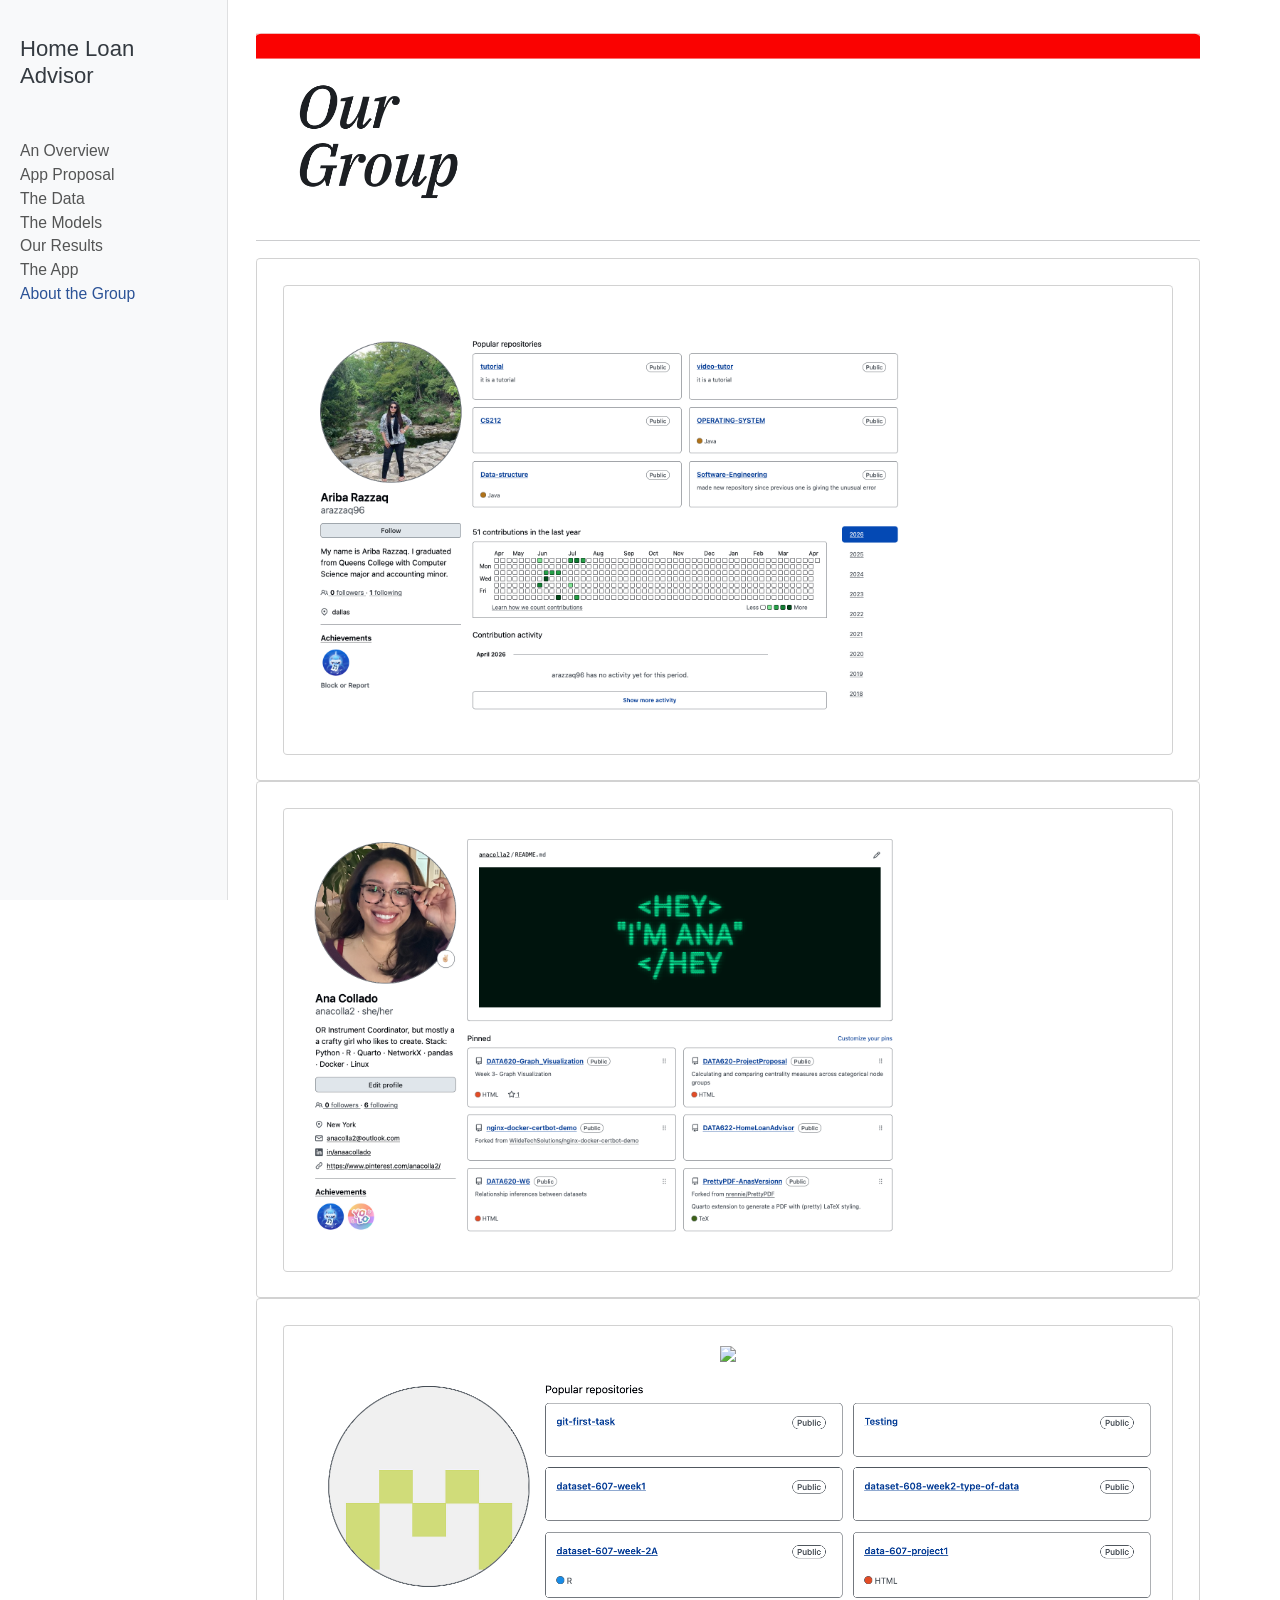
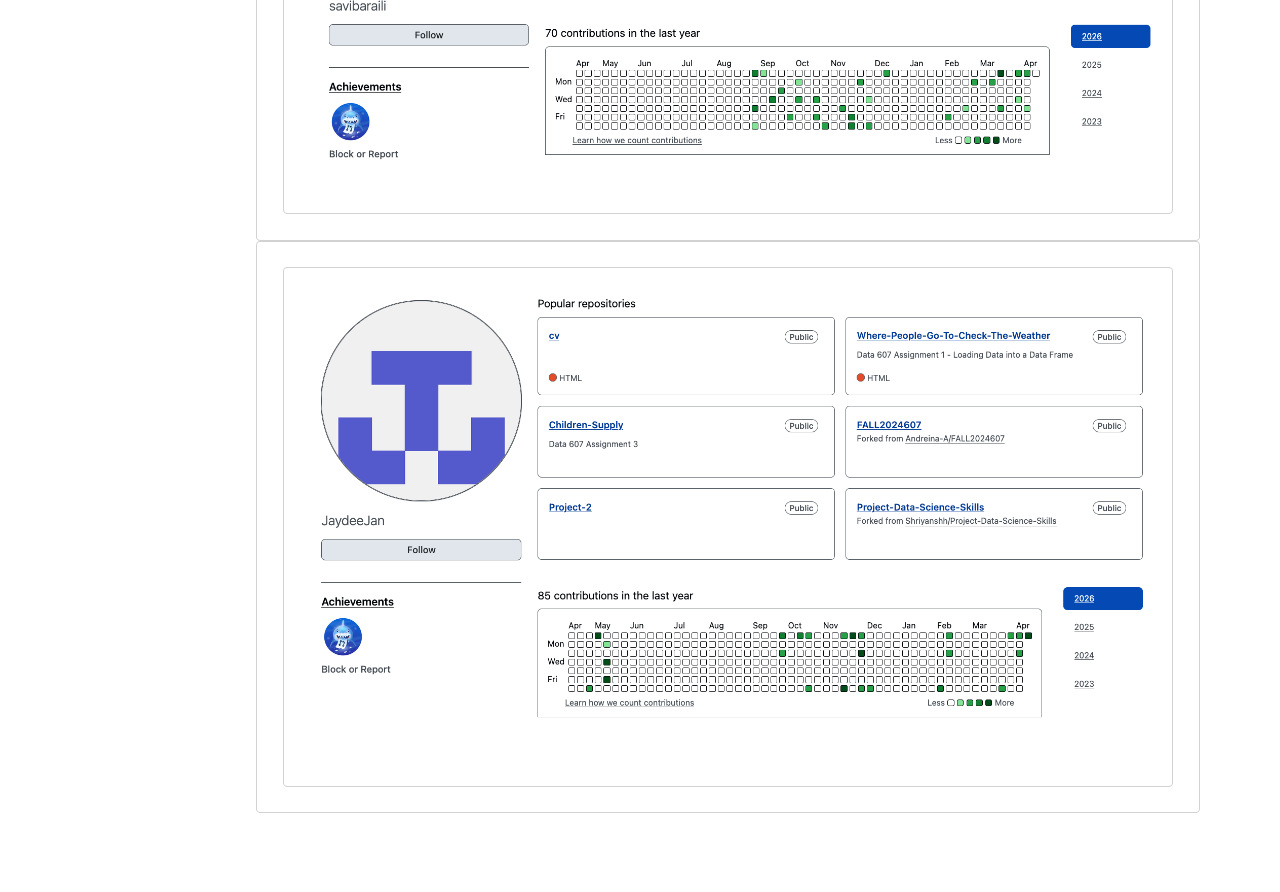
==== commit 663d9e71: "pre-finalization of data processing" ====
--- a/docs/about.html
+++ b/docs/about.html
@@ -167,22 +167,31 @@
 <div class="card p-4">
 <div class="card card-body">
 <p><br>
-(add Ariba’s card)</p>
+<img src="images/Githubcard- Ariba.png" class="img-fluid" width="600"></p>
 </div>
 </div>
 <div class="card p-4">
 <div class="card card-body">
-<p><img src="images/Github Profile Card.png" class="img-fluid"></p>
+<p><img src="images/Github Profile Card.png" class="img-fluid" width="600"></p>
 </div>
 </div>
 <div class="card p-4">
 <div class="card card-body">
-<p>(add Sabina’s card)</p>
+<div class="quarto-figure quarto-figure-center">
+<figure class="figure">
+<p><img src=".png" class="img-fluid figure-img"></p>
+<figcaption><img src="images/Githubcard_Sabina.png" class="img-fluid figure-img"></figcaption>
+</figure>
+</div>
 </div>
 </div>
 <div class="card p-4">
 <div class="card card-body">
-<p>(add Jayden’s Card)</p>
+<div class="quarto-figure quarto-figure-center">
+<figure class="figure">
+<p><img src="images/Githubcard_Jayden.png" class="img-fluid quarto-figure quarto-figure-center figure-img"></p>
+</figure>
+</div>
 </div>
 </div>
 
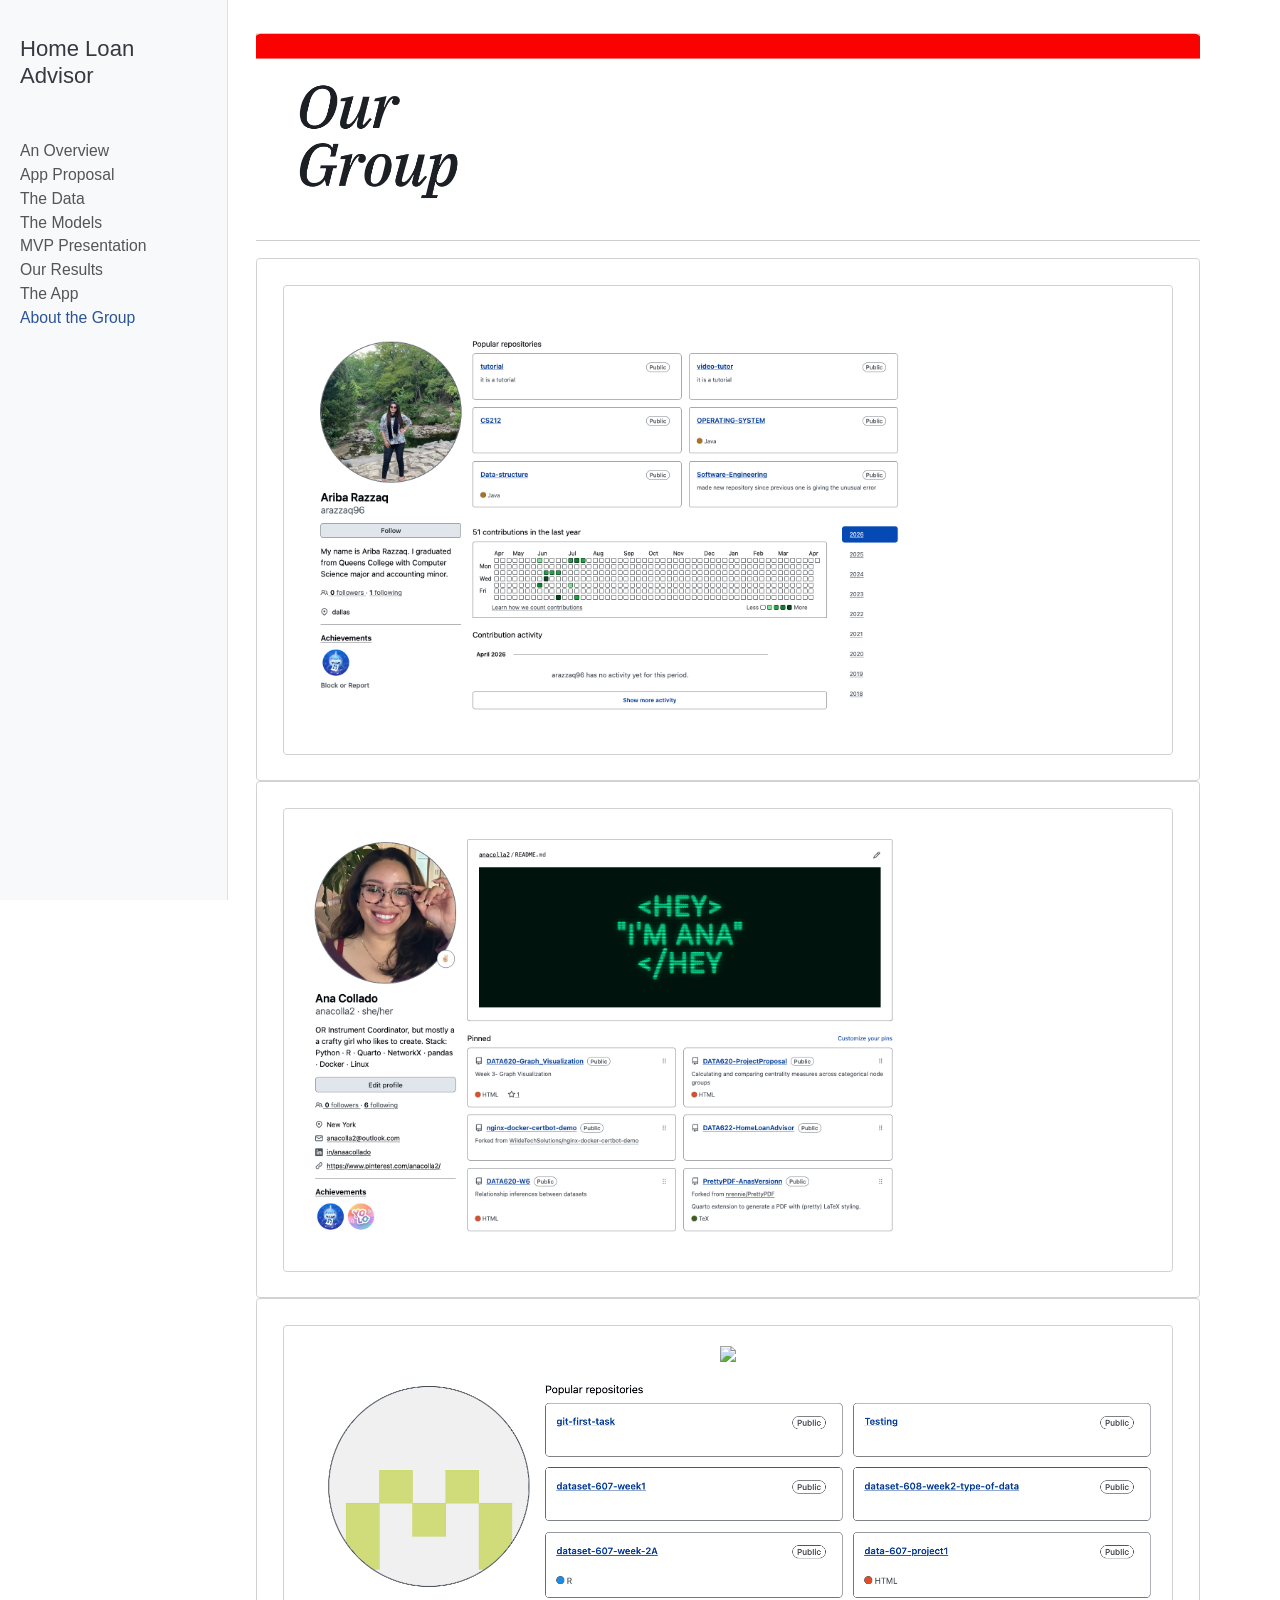
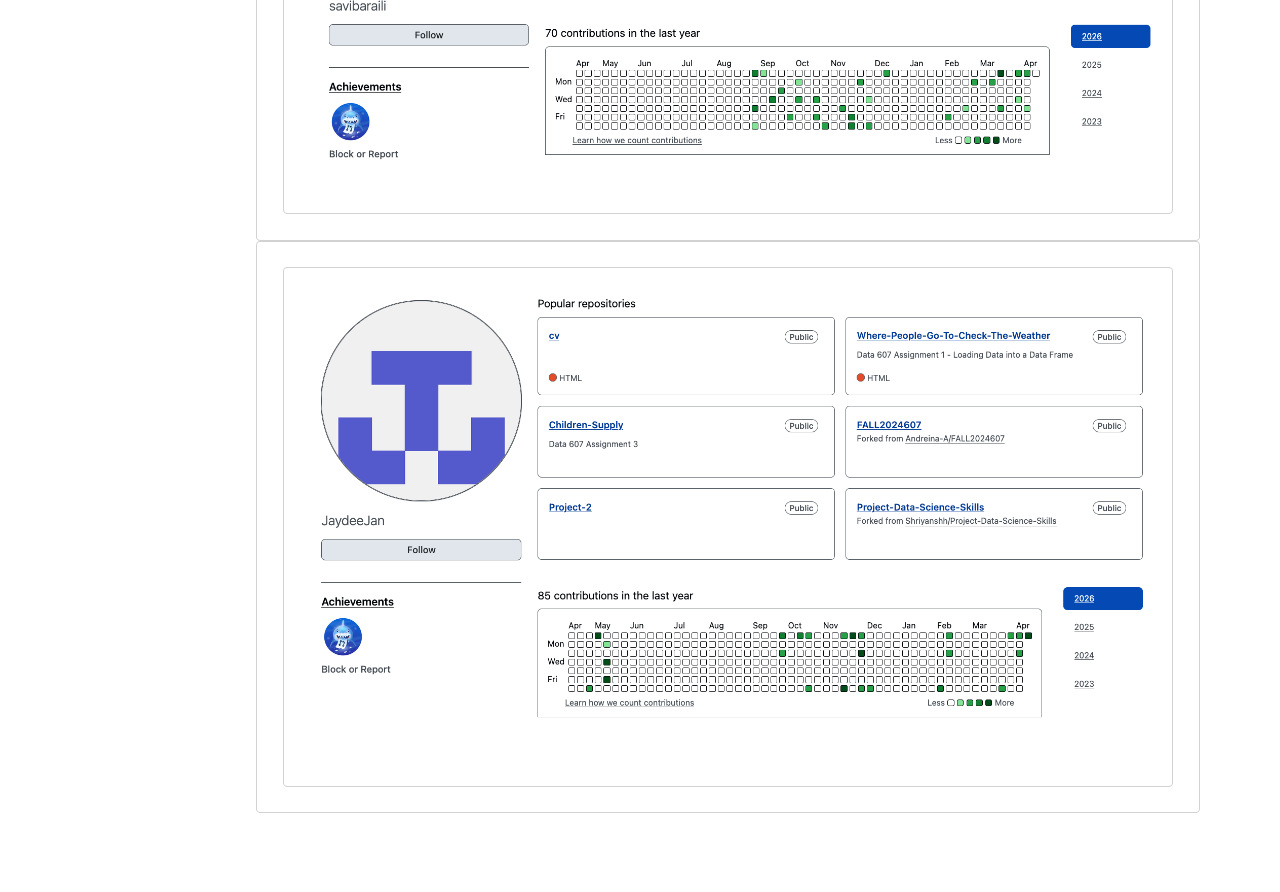
==== commit 2ba7669d: "flask app prep, mvp presentation, models edit" ====
--- a/docs/about.html
+++ b/docs/about.html
@@ -131,6 +131,12 @@
         <li class="sidebar-item">
   <div class="sidebar-item-container"> 
   <a href="./results.html" class="sidebar-item-text sidebar-link">
+ <span class="menu-text">MVP Presentation</span></a>
+  </div>
+</li>
+        <li class="sidebar-item">
+  <div class="sidebar-item-container"> 
+  <a href="./mvp-presentation.html" class="sidebar-item-text sidebar-link">
  <span class="menu-text">Our Results</span></a>
   </div>
 </li>
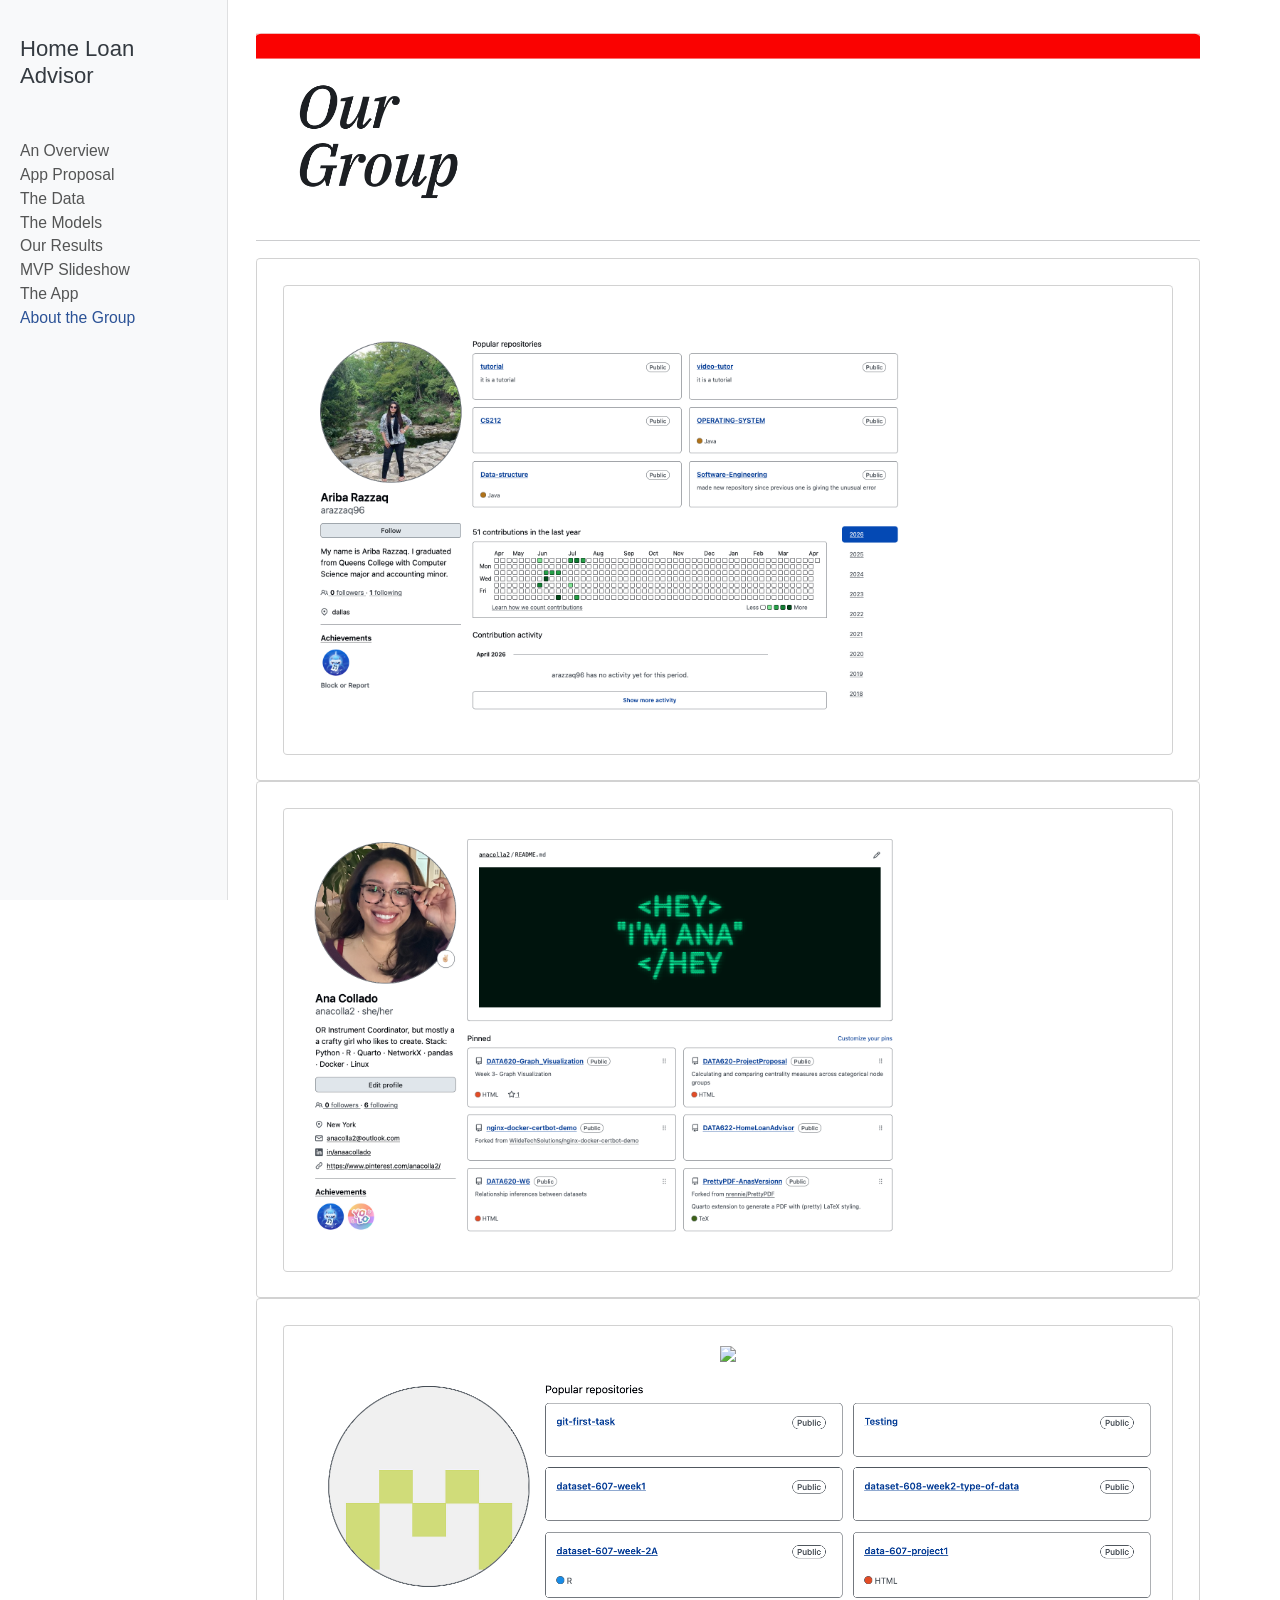
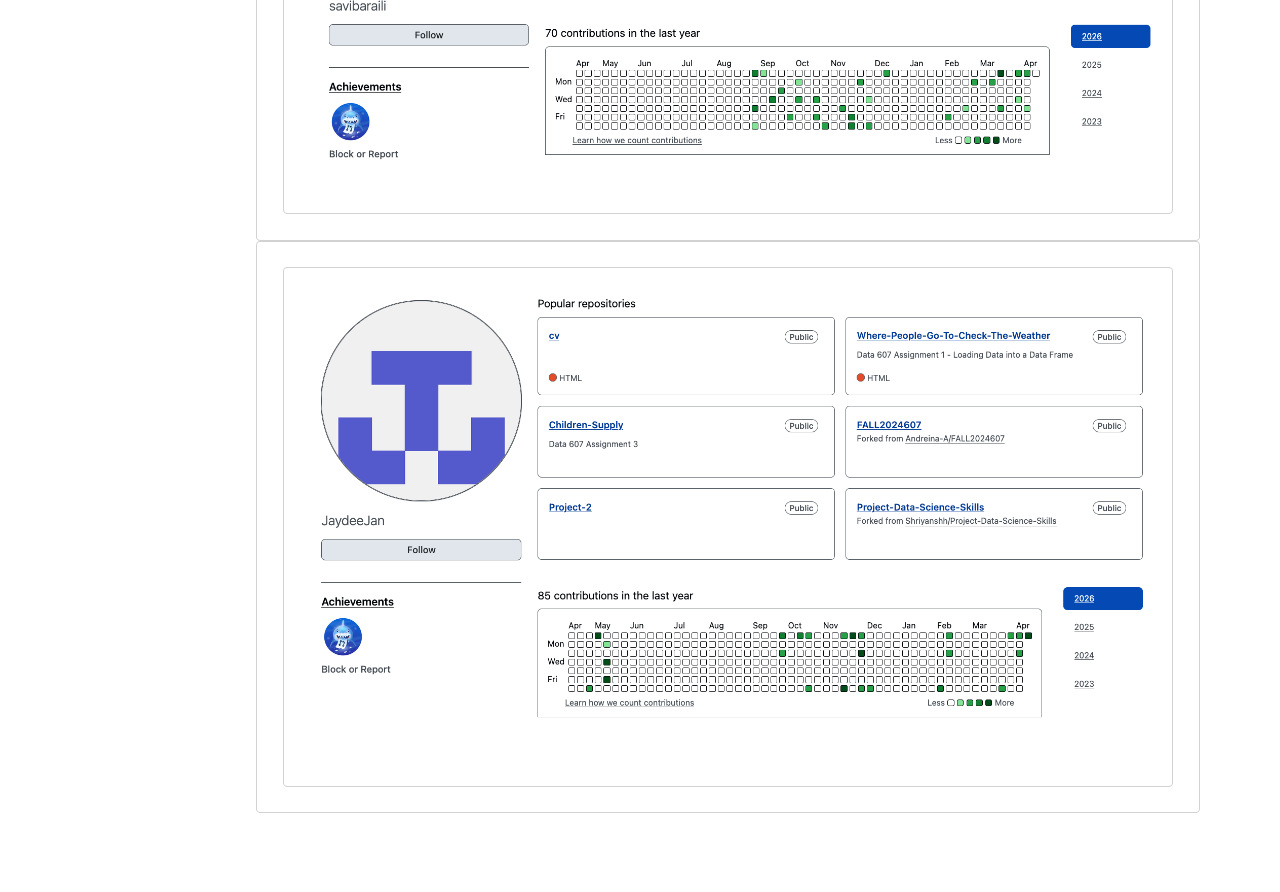
==== commit 1b80acca: "." ====
--- a/docs/about.html
+++ b/docs/about.html
@@ -131,13 +131,13 @@
         <li class="sidebar-item">
   <div class="sidebar-item-container"> 
   <a href="./results.html" class="sidebar-item-text sidebar-link">
- <span class="menu-text">MVP Presentation</span></a>
+ <span class="menu-text">Our Results</span></a>
   </div>
 </li>
         <li class="sidebar-item">
   <div class="sidebar-item-container"> 
   <a href="./mvp-presentation.html" class="sidebar-item-text sidebar-link">
- <span class="menu-text">Our Results</span></a>
+ <span class="menu-text">MVP Slideshow</span></a>
   </div>
 </li>
         <li class="sidebar-item">
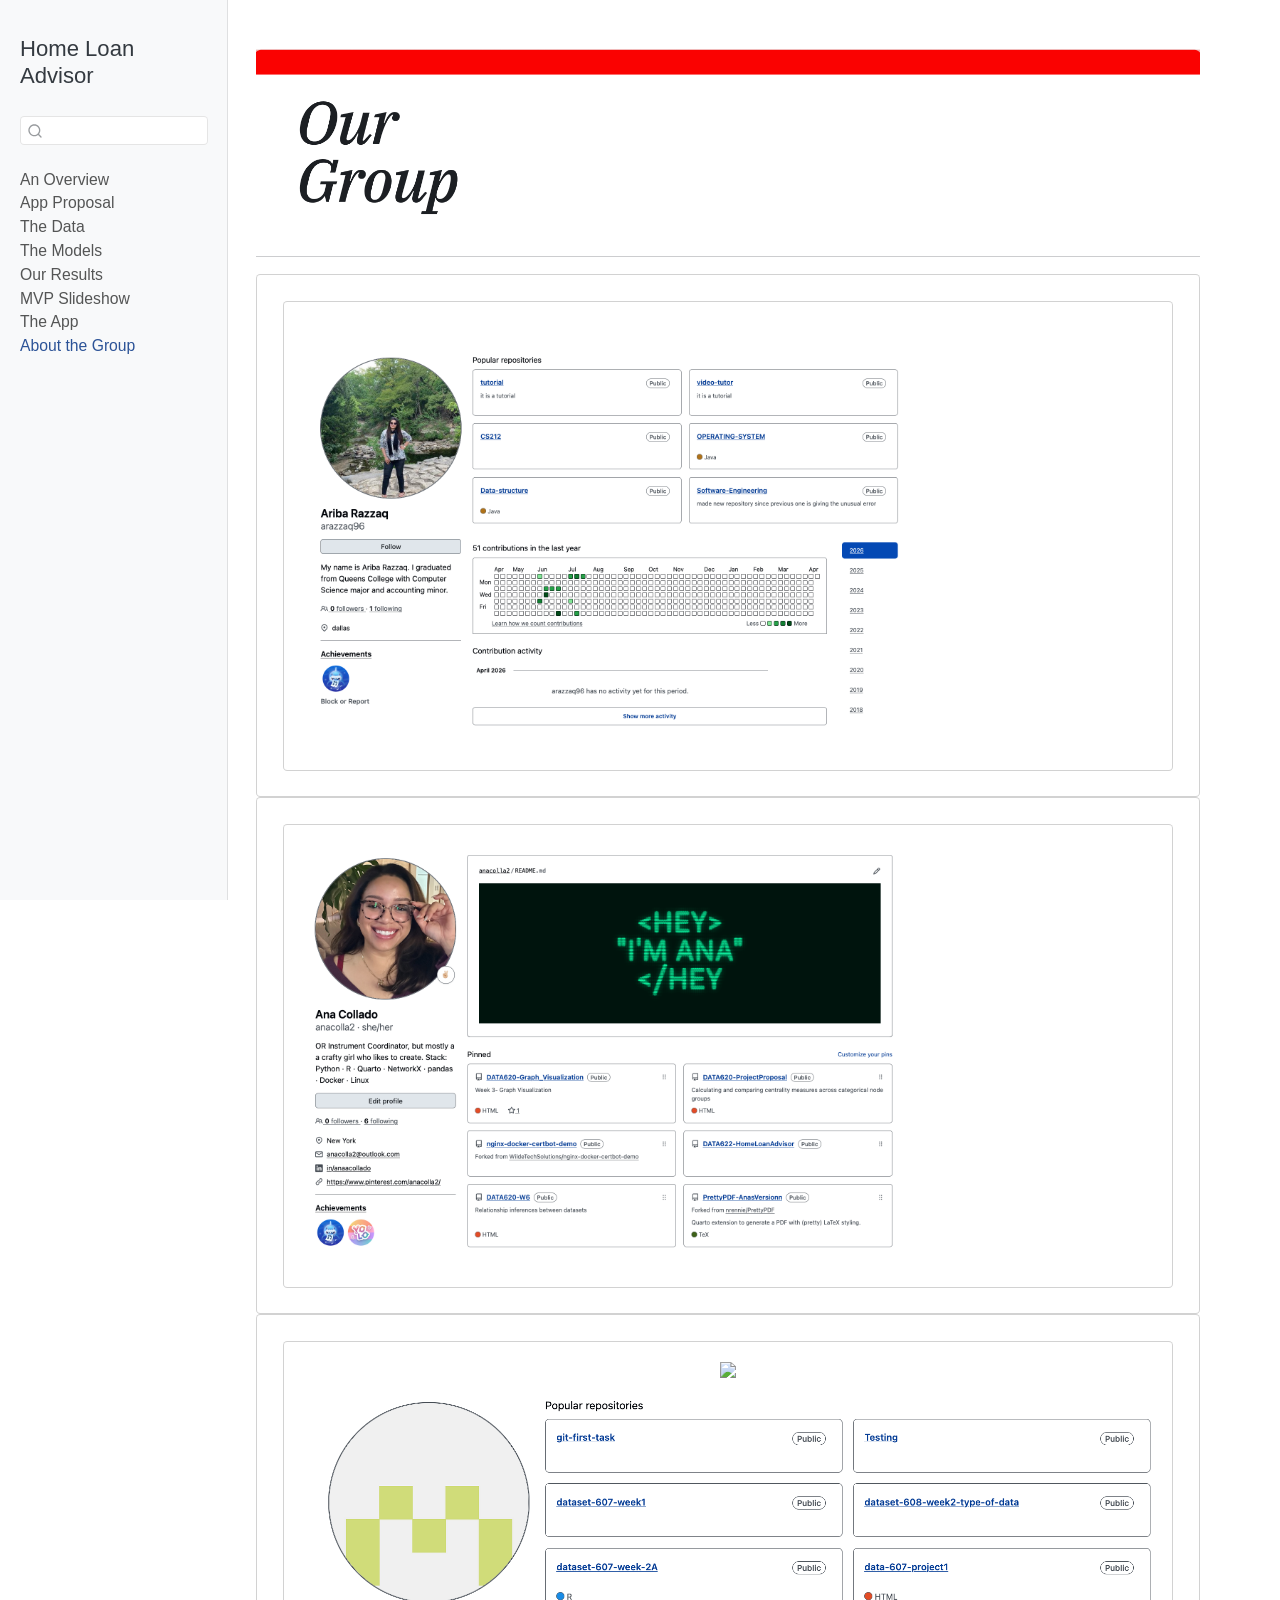
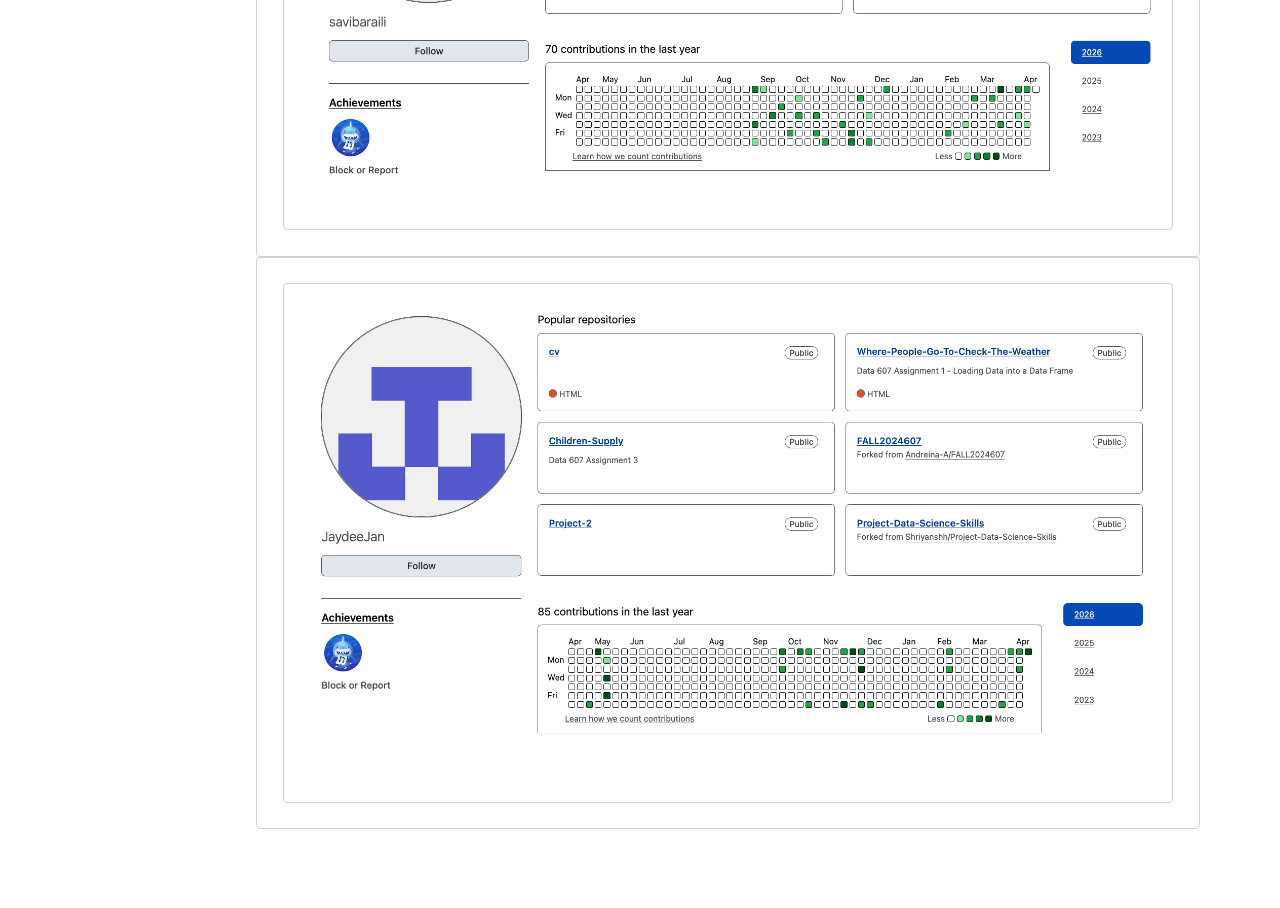
==== commit 972e07f7: "Pre-finalization commit" ====
--- a/docs/about.html
+++ b/docs/about.html
@@ -2,13 +2,16 @@
 <html xmlns="http://www.w3.org/1999/xhtml" lang="en" xml:lang="en"><head>
 
 <meta charset="utf-8">
-<meta name="generator" content="quarto-1.5.57">
+<meta name="generator" content="quarto-1.9.36">
 
 <meta name="viewport" content="width=device-width, initial-scale=1.0, user-scalable=yes">
 
 
 <title>about – Home Loan Advisor</title>
 <style>
+/* Default styles provided by pandoc.
+** See https://pandoc.org/MANUAL.html#variables-for-html for config info.
+*/
 code{white-space: pre-wrap;}
 span.smallcaps{font-variant: small-caps;}
 div.columns{display: flex; gap: min(4vw, 1.5em);}
@@ -30,15 +33,16 @@
 <script src="site_libs/quarto-search/fuse.min.js"></script>
 <script src="site_libs/quarto-search/quarto-search.js"></script>
 <meta name="quarto:offset" content="./">
-<script src="site_libs/quarto-html/quarto.js"></script>
+<script src="site_libs/quarto-html/quarto.js" type="module"></script>
+<script src="site_libs/quarto-html/tabsets/tabsets.js" type="module"></script>
 <script src="site_libs/quarto-html/popper.min.js"></script>
 <script src="site_libs/quarto-html/tippy.umd.min.js"></script>
 <script src="site_libs/quarto-html/anchor.min.js"></script>
 <link href="site_libs/quarto-html/tippy.css" rel="stylesheet">
-<link href="site_libs/quarto-html/quarto-syntax-highlighting.css" rel="stylesheet" id="quarto-text-highlighting-styles">
+<link href="site_libs/quarto-html/quarto-syntax-highlighting-845c23b38eaddc0f92fda52bfe77a8c8.css" rel="stylesheet" id="quarto-text-highlighting-styles">
 <script src="site_libs/bootstrap/bootstrap.min.js"></script>
 <link href="site_libs/bootstrap/bootstrap-icons.css" rel="stylesheet">
-<link href="site_libs/bootstrap/bootstrap.min.css" rel="stylesheet" id="quarto-bootstrap" data-mode="light">
+<link href="site_libs/bootstrap/bootstrap-d351e7eb4661364988387812d0f9c423.min.css" rel="stylesheet" append-hash="true" id="quarto-bootstrap" data-mode="light">
 <script id="quarto-search-options" type="application/json">{
   "location": "sidebar",
   "copy-button": false,
@@ -70,7 +74,7 @@
 
 </head>
 
-<body class="nav-sidebar docked fullcontent">
+<body class="nav-sidebar docked fullcontent quarto-light">
 
 <div id="quarto-search-results"></div>
   <header id="quarto-header" class="headroom fixed-top">
@@ -159,7 +163,7 @@
 <!-- margin-sidebar -->
     
 <!-- main -->
-<main class="content" id="quarto-document-content">
+<main class="content" id="quarto-document-content"><header id="title-block-header" class="quarto-title-block"></header>
 
 
 
@@ -205,239 +209,243 @@
 
 </main> <!-- /main -->
 <script id="quarto-html-after-body" type="application/javascript">
-window.document.addEventListener("DOMContentLoaded", function (event) {
-  const toggleBodyColorMode = (bsSheetEl) => {
-    const mode = bsSheetEl.getAttribute("data-mode");
-    const bodyEl = window.document.querySelector("body");
-    if (mode === "dark") {
-      bodyEl.classList.add("quarto-dark");
-      bodyEl.classList.remove("quarto-light");
-    } else {
-      bodyEl.classList.add("quarto-light");
-      bodyEl.classList.remove("quarto-dark");
-    }
-  }
-  const toggleBodyColorPrimary = () => {
-    const bsSheetEl = window.document.querySelector("link#quarto-bootstrap");
-    if (bsSheetEl) {
-      toggleBodyColorMode(bsSheetEl);
-    }
-  }
-  toggleBodyColorPrimary();  
-  const icon = "";
-  const anchorJS = new window.AnchorJS();
-  anchorJS.options = {
-    placement: 'right',
-    icon: icon
-  };
-  anchorJS.add('.anchored');
-  const isCodeAnnotation = (el) => {
-    for (const clz of el.classList) {
-      if (clz.startsWith('code-annotation-')) {                     
-        return true;
-      }
-    }
-    return false;
-  }
-  const onCopySuccess = function(e) {
-    // button target
-    const button = e.trigger;
-    // don't keep focus
-    button.blur();
-    // flash "checked"
-    button.classList.add('code-copy-button-checked');
-    var currentTitle = button.getAttribute("title");
-    button.setAttribute("title", "Copied!");
-    let tooltip;
-    if (window.bootstrap) {
-      button.setAttribute("data-bs-toggle", "tooltip");
-      button.setAttribute("data-bs-placement", "left");
-      button.setAttribute("data-bs-title", "Copied!");
-      tooltip = new bootstrap.Tooltip(button, 
-        { trigger: "manual", 
-          customClass: "code-copy-button-tooltip",
-          offset: [0, -8]});
-      tooltip.show();    
-    }
-    setTimeout(function() {
-      if (tooltip) {
-        tooltip.hide();
-        button.removeAttribute("data-bs-title");
-        button.removeAttribute("data-bs-toggle");
-        button.removeAttribute("data-bs-placement");
-      }
-      button.setAttribute("title", currentTitle);
-      button.classList.remove('code-copy-button-checked');
-    }, 1000);
-    // clear code selection
-    e.clearSelection();
-  }
-  const getTextToCopy = function(trigger) {
-      const codeEl = trigger.previousElementSibling.cloneNode(true);
+  window.document.addEventListener("DOMContentLoaded", function (event) {
+    const icon = "";
+    const anchorJS = new window.AnchorJS();
+    anchorJS.options = {
+      placement: 'right',
+      icon: icon
+    };
+    anchorJS.add('.anchored');
+    const isCodeAnnotation = (el) => {
+      for (const clz of el.classList) {
+        if (clz.startsWith('code-annotation-')) {                     
+          return true;
+        }
+      }
+      return false;
+    }
+    const onCopySuccess = function(e) {
+      // button target
+      const button = e.trigger;
+      // don't keep focus
+      button.blur();
+      // flash "checked"
+      button.classList.add('code-copy-button-checked');
+      var currentTitle = button.getAttribute("title");
+      button.setAttribute("title", "Copied!");
+      let tooltip;
+      if (window.bootstrap) {
+        button.setAttribute("data-bs-toggle", "tooltip");
+        button.setAttribute("data-bs-placement", "left");
+        button.setAttribute("data-bs-title", "Copied!");
+        tooltip = new bootstrap.Tooltip(button, 
+          { trigger: "manual", 
+            customClass: "code-copy-button-tooltip",
+            offset: [0, -8]});
+        tooltip.show();    
+      }
+      setTimeout(function() {
+        if (tooltip) {
+          tooltip.hide();
+          button.removeAttribute("data-bs-title");
+          button.removeAttribute("data-bs-toggle");
+          button.removeAttribute("data-bs-placement");
+        }
+        button.setAttribute("title", currentTitle);
+        button.classList.remove('code-copy-button-checked');
+      }, 1000);
+      // clear code selection
+      e.clearSelection();
+    }
+    const getTextToCopy = function(trigger) {
+      const outerScaffold = trigger.parentElement.cloneNode(true);
+      const codeEl = outerScaffold.querySelector('code');
       for (const childEl of codeEl.children) {
         if (isCodeAnnotation(childEl)) {
           childEl.remove();
         }
       }
       return codeEl.innerText;
-  }
-  const clipboard = new window.ClipboardJS('.code-copy-button:not([data-in-quarto-modal])', {
-    text: getTextToCopy
-  });
-  clipboard.on('success', onCopySuccess);
-  if (window.document.getElementById('quarto-embedded-source-code-modal')) {
-    // For code content inside modals, clipBoardJS needs to be initialized with a container option
-    // TODO: Check when it could be a function (https://github.com/zenorocha/clipboard.js/issues/860)
-    const clipboardModal = new window.ClipboardJS('.code-copy-button[data-in-quarto-modal]', {
-      text: getTextToCopy,
-      container: window.document.getElementById('quarto-embedded-source-code-modal')
+    }
+    const clipboard = new window.ClipboardJS('.code-copy-button:not([data-in-quarto-modal])', {
+      text: getTextToCopy
     });
-    clipboardModal.on('success', onCopySuccess);
-  }
-    var localhostRegex = new RegExp(/^(?:http|https):\/\/localhost\:?[0-9]*\//);
-    var mailtoRegex = new RegExp(/^mailto:/);
-      var filterRegex = new RegExp('/' + window.location.host + '/');
-    var isInternal = (href) => {
-        return filterRegex.test(href) || localhostRegex.test(href) || mailtoRegex.test(href);
-    }
-    // Inspect non-navigation links and adorn them if external
- 	var links = window.document.querySelectorAll('a[href]:not(.nav-link):not(.navbar-brand):not(.toc-action):not(.sidebar-link):not(.sidebar-item-toggle):not(.pagination-link):not(.no-external):not([aria-hidden]):not(.dropdown-item):not(.quarto-navigation-tool):not(.about-link)');
-    for (var i=0; i<links.length; i++) {
-      const link = links[i];
-      if (!isInternal(link.href)) {
-        // undo the damage that might have been done by quarto-nav.js in the case of
-        // links that we want to consider external
-        if (link.dataset.originalHref !== undefined) {
-          link.href = link.dataset.originalHref;
-        }
-      }
-    }
-  function tippyHover(el, contentFn, onTriggerFn, onUntriggerFn) {
-    const config = {
-      allowHTML: true,
-      maxWidth: 500,
-      delay: 100,
-      arrow: false,
-      appendTo: function(el) {
-          return el.parentElement;
-      },
-      interactive: true,
-      interactiveBorder: 10,
-      theme: 'quarto',
-      placement: 'bottom-start',
-    };
-    if (contentFn) {
-      config.content = contentFn;
-    }
-    if (onTriggerFn) {
-      config.onTrigger = onTriggerFn;
-    }
-    if (onUntriggerFn) {
-      config.onUntrigger = onUntriggerFn;
-    }
-    window.tippy(el, config); 
-  }
-  const noterefs = window.document.querySelectorAll('a[role="doc-noteref"]');
-  for (var i=0; i<noterefs.length; i++) {
-    const ref = noterefs[i];
-    tippyHover(ref, function() {
-      // use id or data attribute instead here
-      let href = ref.getAttribute('data-footnote-href') || ref.getAttribute('href');
-      try { href = new URL(href).hash; } catch {}
-      const id = href.replace(/^#\/?/, "");
-      const note = window.document.getElementById(id);
-      if (note) {
-        return note.innerHTML;
+    clipboard.on('success', onCopySuccess);
+    if (window.document.getElementById('quarto-embedded-source-code-modal')) {
+      const clipboardModal = new window.ClipboardJS('.code-copy-button[data-in-quarto-modal]', {
+        text: getTextToCopy,
+        container: window.document.getElementById('quarto-embedded-source-code-modal')
+      });
+      clipboardModal.on('success', onCopySuccess);
+    }
+      var localhostRegex = new RegExp(/^(?:http|https):\/\/localhost\:?[0-9]*\//);
+      var mailtoRegex = new RegExp(/^mailto:/);
+        var filterRegex = new RegExp('/' + window.location.host + '/');
+      var isInternal = (href) => {
+          return filterRegex.test(href) || localhostRegex.test(href) || mailtoRegex.test(href);
+      }
+      // Inspect non-navigation links and adorn them if external
+     var links = window.document.querySelectorAll('a[href]:not(.nav-link):not(.navbar-brand):not(.toc-action):not(.sidebar-link):not(.sidebar-item-toggle):not(.pagination-link):not(.no-external):not([aria-hidden]):not(.dropdown-item):not(.quarto-navigation-tool):not(.about-link)');
+      for (var i=0; i<links.length; i++) {
+        const link = links[i];
+        if (!isInternal(link.href)) {
+          // undo the damage that might have been done by quarto-nav.js in the case of
+          // links that we want to consider external
+          if (link.dataset.originalHref !== undefined) {
+            link.href = link.dataset.originalHref;
+          }
+        }
+      }
+    function tippyHover(el, contentFn, onTriggerFn, onUntriggerFn) {
+      const config = {
+        allowHTML: true,
+        maxWidth: 500,
+        delay: 100,
+        arrow: false,
+        appendTo: function(el) {
+            return el.parentElement;
+        },
+        interactive: true,
+        interactiveBorder: 10,
+        theme: 'quarto',
+        placement: 'bottom-start',
+      };
+      if (contentFn) {
+        config.content = contentFn;
+      }
+      if (onTriggerFn) {
+        config.onTrigger = onTriggerFn;
+      }
+      if (onUntriggerFn) {
+        config.onUntrigger = onUntriggerFn;
+      }
+      window.tippy(el, config); 
+    }
+    const noterefs = window.document.querySelectorAll('a[role="doc-noteref"]');
+    for (var i=0; i<noterefs.length; i++) {
+      const ref = noterefs[i];
+      tippyHover(ref, function() {
+        // use id or data attribute instead here
+        let href = ref.getAttribute('data-footnote-href') || ref.getAttribute('href');
+        try { href = new URL(href).hash; } catch {}
+        const id = href.replace(/^#\/?/, "");
+        const note = window.document.getElementById(id);
+        if (note) {
+          return note.innerHTML;
+        } else {
+          return "";
+        }
+      });
+    }
+    const xrefs = window.document.querySelectorAll('a.quarto-xref');
+    const processXRef = (id, note) => {
+      // Strip column container classes
+      const stripColumnClz = (el) => {
+        el.classList.remove("page-full", "page-columns");
+        if (el.children) {
+          for (const child of el.children) {
+            stripColumnClz(child);
+          }
+        }
+      }
+      stripColumnClz(note)
+      if (id === null || id.startsWith('sec-')) {
+        // Special case sections, only their first couple elements
+        const container = document.createElement("div");
+        if (note.children && note.children.length > 2) {
+          container.appendChild(note.children[0].cloneNode(true));
+          for (let i = 1; i < note.children.length; i++) {
+            const child = note.children[i];
+            if (child.tagName === "P" && child.innerText === "") {
+              continue;
+            } else {
+              container.appendChild(child.cloneNode(true));
+              break;
+            }
+          }
+          if (window.Quarto?.typesetMath) {
+            window.Quarto.typesetMath(container);
+          }
+          return container.innerHTML
+        } else {
+          if (window.Quarto?.typesetMath) {
+            window.Quarto.typesetMath(note);
+          }
+          return note.innerHTML;
+        }
       } else {
-        return "";
-      }
-    });
-  }
-  const xrefs = window.document.querySelectorAll('a.quarto-xref');
-  const processXRef = (id, note) => {
-    // Strip column container classes
-    const stripColumnClz = (el) => {
-      el.classList.remove("page-full", "page-columns");
-      if (el.children) {
-        for (const child of el.children) {
-          stripColumnClz(child);
-        }
-      }
-    }
-    stripColumnClz(note)
-    if (id === null || id.startsWith('sec-')) {
-      // Special case sections, only their first couple elements
-      const container = document.createElement("div");
-      if (note.children && note.children.length > 2) {
-        container.appendChild(note.children[0].cloneNode(true));
-        for (let i = 1; i < note.children.length; i++) {
-          const child = note.children[i];
-          if (child.tagName === "P" && child.innerText === "") {
-            continue;
-          } else {
-            container.appendChild(child.cloneNode(true));
-            break;
-          }
-        }
-        if (window.Quarto?.typesetMath) {
-          window.Quarto.typesetMath(container);
-        }
-        return container.innerHTML
-      } else {
+        // Remove any anchor links if they are present
+        const anchorLink = note.querySelector('a.anchorjs-link');
+        if (anchorLink) {
+          anchorLink.remove();
+        }
         if (window.Quarto?.typesetMath) {
           window.Quarto.typesetMath(note);
         }
-        return note.innerHTML;
-      }
-    } else {
-      // Remove any anchor links if they are present
-      const anchorLink = note.querySelector('a.anchorjs-link');
-      if (anchorLink) {
-        anchorLink.remove();
-      }
-      if (window.Quarto?.typesetMath) {
-        window.Quarto.typesetMath(note);
-      }
-      // TODO in 1.5, we should make sure this works without a callout special case
-      if (note.classList.contains("callout")) {
-        return note.outerHTML;
-      } else {
-        return note.innerHTML;
-      }
-    }
-  }
-  for (var i=0; i<xrefs.length; i++) {
-    const xref = xrefs[i];
-    tippyHover(xref, undefined, function(instance) {
-      instance.disable();
-      let url = xref.getAttribute('href');
-      let hash = undefined; 
-      if (url.startsWith('#')) {
-        hash = url;
-      } else {
-        try { hash = new URL(url).hash; } catch {}
-      }
-      if (hash) {
-        const id = hash.replace(/^#\/?/, "");
-        const note = window.document.getElementById(id);
-        if (note !== null) {
-          try {
-            const html = processXRef(id, note.cloneNode(true));
-            instance.setContent(html);
-          } finally {
-            instance.enable();
-            instance.show();
-          }
+        if (note.classList.contains("callout")) {
+          return note.outerHTML;
         } else {
-          // See if we can fetch this
-          fetch(url.split('#')[0])
+          return note.innerHTML;
+        }
+      }
+    }
+    for (var i=0; i<xrefs.length; i++) {
+      const xref = xrefs[i];
+      tippyHover(xref, undefined, function(instance) {
+        instance.disable();
+        let url = xref.getAttribute('href');
+        let hash = undefined; 
+        if (url.startsWith('#')) {
+          hash = url;
+        } else {
+          try { hash = new URL(url).hash; } catch {}
+        }
+        if (hash) {
+          const id = hash.replace(/^#\/?/, "");
+          const note = window.document.getElementById(id);
+          if (note !== null) {
+            try {
+              const html = processXRef(id, note.cloneNode(true));
+              instance.setContent(html);
+            } finally {
+              instance.enable();
+              instance.show();
+            }
+          } else {
+            // See if we can fetch this
+            fetch(url.split('#')[0])
+            .then(res => res.text())
+            .then(html => {
+              const parser = new DOMParser();
+              const htmlDoc = parser.parseFromString(html, "text/html");
+              const note = htmlDoc.getElementById(id);
+              if (note !== null) {
+                const html = processXRef(id, note);
+                instance.setContent(html);
+              } 
+            }).finally(() => {
+              instance.enable();
+              instance.show();
+            });
+          }
+        } else {
+          // See if we can fetch a full url (with no hash to target)
+          // This is a special case and we should probably do some content thinning / targeting
+          fetch(url)
           .then(res => res.text())
           .then(html => {
             const parser = new DOMParser();
             const htmlDoc = parser.parseFromString(html, "text/html");
-            const note = htmlDoc.getElementById(id);
+            const note = htmlDoc.querySelector('main.content');
             if (note !== null) {
-              const html = processXRef(id, note);
+              // This should only happen for chapter cross references
+              // (since there is no id in the URL)
+              // remove the first header
+              if (note.children.length > 0 && note.children[0].tagName === "HEADER") {
+                note.children[0].remove();
+              }
+              const html = processXRef(null, note);
               instance.setContent(html);
             } 
           }).finally(() => {
@@ -445,185 +453,161 @@
             instance.show();
           });
         }
+      }, function(instance) {
+      });
+    }
+        let selectedAnnoteEl;
+        const selectorForAnnotation = ( cell, annotation) => {
+          let cellAttr = 'data-code-cell="' + cell + '"';
+          let lineAttr = 'data-code-annotation="' +  annotation + '"';
+          const selector = 'span[' + cellAttr + '][' + lineAttr + ']';
+          return selector;
+        }
+        const selectCodeLines = (annoteEl) => {
+          const doc = window.document;
+          const targetCell = annoteEl.getAttribute("data-target-cell");
+          const targetAnnotation = annoteEl.getAttribute("data-target-annotation");
+          const annoteSpan = window.document.querySelector(selectorForAnnotation(targetCell, targetAnnotation));
+          const lines = annoteSpan.getAttribute("data-code-lines").split(",");
+          const lineIds = lines.map((line) => {
+            return targetCell + "-" + line;
+          })
+          let top = null;
+          let height = null;
+          let parent = null;
+          if (lineIds.length > 0) {
+              //compute the position of the single el (top and bottom and make a div)
+              const el = window.document.getElementById(lineIds[0]);
+              top = el.offsetTop;
+              height = el.offsetHeight;
+              parent = el.parentElement.parentElement;
+            if (lineIds.length > 1) {
+              const lastEl = window.document.getElementById(lineIds[lineIds.length - 1]);
+              const bottom = lastEl.offsetTop + lastEl.offsetHeight;
+              height = bottom - top;
+            }
+            if (top !== null && height !== null && parent !== null) {
+              // cook up a div (if necessary) and position it 
+              let div = window.document.getElementById("code-annotation-line-highlight");
+              if (div === null) {
+                div = window.document.createElement("div");
+                div.setAttribute("id", "code-annotation-line-highlight");
+                div.style.position = 'absolute';
+                parent.appendChild(div);
+              }
+              div.style.top = top - 2 + "px";
+              div.style.height = height + 4 + "px";
+              div.style.left = 0;
+              let gutterDiv = window.document.getElementById("code-annotation-line-highlight-gutter");
+              if (gutterDiv === null) {
+                gutterDiv = window.document.createElement("div");
+                gutterDiv.setAttribute("id", "code-annotation-line-highlight-gutter");
+                gutterDiv.style.position = 'absolute';
+                const codeCell = window.document.getElementById(targetCell);
+                const gutter = codeCell.querySelector('.code-annotation-gutter');
+                gutter.appendChild(gutterDiv);
+              }
+              gutterDiv.style.top = top - 2 + "px";
+              gutterDiv.style.height = height + 4 + "px";
+            }
+            selectedAnnoteEl = annoteEl;
+          }
+        };
+        const unselectCodeLines = () => {
+          const elementsIds = ["code-annotation-line-highlight", "code-annotation-line-highlight-gutter"];
+          elementsIds.forEach((elId) => {
+            const div = window.document.getElementById(elId);
+            if (div) {
+              div.remove();
+            }
+          });
+          selectedAnnoteEl = undefined;
+        };
+          // Handle positioning of the toggle
+      window.addEventListener(
+        "resize",
+        throttle(() => {
+          elRect = undefined;
+          if (selectedAnnoteEl) {
+            selectCodeLines(selectedAnnoteEl);
+          }
+        }, 10)
+      );
+      function throttle(fn, ms) {
+      let throttle = false;
+      let timer;
+        return (...args) => {
+          if(!throttle) { // first call gets through
+              fn.apply(this, args);
+              throttle = true;
+          } else { // all the others get throttled
+              if(timer) clearTimeout(timer); // cancel #2
+              timer = setTimeout(() => {
+                fn.apply(this, args);
+                timer = throttle = false;
+              }, ms);
+          }
+        };
+      }
+        // Attach click handler to the DT
+        const annoteDls = window.document.querySelectorAll('dt[data-target-cell]');
+        for (const annoteDlNode of annoteDls) {
+          annoteDlNode.addEventListener('click', (event) => {
+            const clickedEl = event.target;
+            if (clickedEl !== selectedAnnoteEl) {
+              unselectCodeLines();
+              const activeEl = window.document.querySelector('dt[data-target-cell].code-annotation-active');
+              if (activeEl) {
+                activeEl.classList.remove('code-annotation-active');
+              }
+              selectCodeLines(clickedEl);
+              clickedEl.classList.add('code-annotation-active');
+            } else {
+              // Unselect the line
+              unselectCodeLines();
+              clickedEl.classList.remove('code-annotation-active');
+            }
+          });
+        }
+    const findCites = (el) => {
+      const parentEl = el.parentElement;
+      if (parentEl) {
+        const cites = parentEl.dataset.cites;
+        if (cites) {
+          return {
+            el,
+            cites: cites.split(' ')
+          };
+        } else {
+          return findCites(el.parentElement)
+        }
       } else {
-        // See if we can fetch a full url (with no hash to target)
-        // This is a special case and we should probably do some content thinning / targeting
-        fetch(url)
-        .then(res => res.text())
-        .then(html => {
-          const parser = new DOMParser();
-          const htmlDoc = parser.parseFromString(html, "text/html");
-          const note = htmlDoc.querySelector('main.content');
-          if (note !== null) {
-            // This should only happen for chapter cross references
-            // (since there is no id in the URL)
-            // remove the first header
-            if (note.children.length > 0 && note.children[0].tagName === "HEADER") {
-              note.children[0].remove();
+        return undefined;
+      }
+    };
+    var bibliorefs = window.document.querySelectorAll('a[role="doc-biblioref"]');
+    for (var i=0; i<bibliorefs.length; i++) {
+      const ref = bibliorefs[i];
+      const citeInfo = findCites(ref);
+      if (citeInfo) {
+        tippyHover(citeInfo.el, function() {
+          var popup = window.document.createElement('div');
+          citeInfo.cites.forEach(function(cite) {
+            var citeDiv = window.document.createElement('div');
+            citeDiv.classList.add('hanging-indent');
+            citeDiv.classList.add('csl-entry');
+            var biblioDiv = window.document.getElementById('ref-' + cite);
+            if (biblioDiv) {
+              citeDiv.innerHTML = biblioDiv.innerHTML;
             }
-            const html = processXRef(null, note);
-            instance.setContent(html);
-          } 
-        }).finally(() => {
-          instance.enable();
-          instance.show();
+            popup.appendChild(citeDiv);
+          });
+          return popup.innerHTML;
         });
       }
-    }, function(instance) {
-    });
-  }
-      let selectedAnnoteEl;
-      const selectorForAnnotation = ( cell, annotation) => {
-        let cellAttr = 'data-code-cell="' + cell + '"';
-        let lineAttr = 'data-code-annotation="' +  annotation + '"';
-        const selector = 'span[' + cellAttr + '][' + lineAttr + ']';
-        return selector;
-      }
-      const selectCodeLines = (annoteEl) => {
-        const doc = window.document;
-        const targetCell = annoteEl.getAttribute("data-target-cell");
-        const targetAnnotation = annoteEl.getAttribute("data-target-annotation");
-        const annoteSpan = window.document.querySelector(selectorForAnnotation(targetCell, targetAnnotation));
-        const lines = annoteSpan.getAttribute("data-code-lines").split(",");
-        const lineIds = lines.map((line) => {
-          return targetCell + "-" + line;
-        })
-        let top = null;
-        let height = null;
-        let parent = null;
-        if (lineIds.length > 0) {
-            //compute the position of the single el (top and bottom and make a div)
-            const el = window.document.getElementById(lineIds[0]);
-            top = el.offsetTop;
-            height = el.offsetHeight;
-            parent = el.parentElement.parentElement;
-          if (lineIds.length > 1) {
-            const lastEl = window.document.getElementById(lineIds[lineIds.length - 1]);
-            const bottom = lastEl.offsetTop + lastEl.offsetHeight;
-            height = bottom - top;
-          }
-          if (top !== null && height !== null && parent !== null) {
-            // cook up a div (if necessary) and position it 
-            let div = window.document.getElementById("code-annotation-line-highlight");
-            if (div === null) {
-              div = window.document.createElement("div");
-              div.setAttribute("id", "code-annotation-line-highlight");
-              div.style.position = 'absolute';
-              parent.appendChild(div);
-            }
-            div.style.top = top - 2 + "px";
-            div.style.height = height + 4 + "px";
-            div.style.left = 0;
-            let gutterDiv = window.document.getElementById("code-annotation-line-highlight-gutter");
-            if (gutterDiv === null) {
-              gutterDiv = window.document.createElement("div");
-              gutterDiv.setAttribute("id", "code-annotation-line-highlight-gutter");
-              gutterDiv.style.position = 'absolute';
-              const codeCell = window.document.getElementById(targetCell);
-              const gutter = codeCell.querySelector('.code-annotation-gutter');
-              gutter.appendChild(gutterDiv);
-            }
-            gutterDiv.style.top = top - 2 + "px";
-            gutterDiv.style.height = height + 4 + "px";
-          }
-          selectedAnnoteEl = annoteEl;
-        }
-      };
-      const unselectCodeLines = () => {
-        const elementsIds = ["code-annotation-line-highlight", "code-annotation-line-highlight-gutter"];
-        elementsIds.forEach((elId) => {
-          const div = window.document.getElementById(elId);
-          if (div) {
-            div.remove();
-          }
-        });
-        selectedAnnoteEl = undefined;
-      };
-        // Handle positioning of the toggle
-    window.addEventListener(
-      "resize",
-      throttle(() => {
-        elRect = undefined;
-        if (selectedAnnoteEl) {
-          selectCodeLines(selectedAnnoteEl);
-        }
-      }, 10)
-    );
-    function throttle(fn, ms) {
-    let throttle = false;
-    let timer;
-      return (...args) => {
-        if(!throttle) { // first call gets through
-            fn.apply(this, args);
-            throttle = true;
-        } else { // all the others get throttled
-            if(timer) clearTimeout(timer); // cancel #2
-            timer = setTimeout(() => {
-              fn.apply(this, args);
-              timer = throttle = false;
-            }, ms);
-        }
-      };
-    }
-      // Attach click handler to the DT
-      const annoteDls = window.document.querySelectorAll('dt[data-target-cell]');
-      for (const annoteDlNode of annoteDls) {
-        annoteDlNode.addEventListener('click', (event) => {
-          const clickedEl = event.target;
-          if (clickedEl !== selectedAnnoteEl) {
-            unselectCodeLines();
-            const activeEl = window.document.querySelector('dt[data-target-cell].code-annotation-active');
-            if (activeEl) {
-              activeEl.classList.remove('code-annotation-active');
-            }
-            selectCodeLines(clickedEl);
-            clickedEl.classList.add('code-annotation-active');
-          } else {
-            // Unselect the line
-            unselectCodeLines();
-            clickedEl.classList.remove('code-annotation-active');
-          }
-        });
-      }
-  const findCites = (el) => {
-    const parentEl = el.parentElement;
-    if (parentEl) {
-      const cites = parentEl.dataset.cites;
-      if (cites) {
-        return {
-          el,
-          cites: cites.split(' ')
-        };
-      } else {
-        return findCites(el.parentElement)
-      }
-    } else {
-      return undefined;
-    }
-  };
-  var bibliorefs = window.document.querySelectorAll('a[role="doc-biblioref"]');
-  for (var i=0; i<bibliorefs.length; i++) {
-    const ref = bibliorefs[i];
-    const citeInfo = findCites(ref);
-    if (citeInfo) {
-      tippyHover(citeInfo.el, function() {
-        var popup = window.document.createElement('div');
-        citeInfo.cites.forEach(function(cite) {
-          var citeDiv = window.document.createElement('div');
-          citeDiv.classList.add('hanging-indent');
-          citeDiv.classList.add('csl-entry');
-          var biblioDiv = window.document.getElementById('ref-' + cite);
-          if (biblioDiv) {
-            citeDiv.innerHTML = biblioDiv.innerHTML;
-          }
-          popup.appendChild(citeDiv);
-        });
-        return popup.innerHTML;
-      });
-    }
-  }
-});
-</script>
+    }
+  });
+  </script>
 </div> <!-- /content -->
 
 
--- a/docs/site_libs/quarto-html/quarto-syntax-highlighting-845c23b38eaddc0f92fda52bfe77a8c8.css
+++ b/docs/site_libs/quarto-html/quarto-syntax-highlighting-845c23b38eaddc0f92fda52bfe77a8c8.css
@@ -0,0 +1,236 @@
+/* quarto syntax highlight colors */
+:root {
+  --quarto-hl-ot-color: #003B4F;
+  --quarto-hl-at-color: #657422;
+  --quarto-hl-ss-color: #20794D;
+  --quarto-hl-an-color: #5E5E5E;
+  --quarto-hl-fu-color: #4758AB;
+  --quarto-hl-st-color: #20794D;
+  --quarto-hl-cf-color: #003B4F;
+  --quarto-hl-op-color: #5E5E5E;
+  --quarto-hl-er-color: #AD0000;
+  --quarto-hl-bn-color: #AD0000;
+  --quarto-hl-al-color: #AD0000;
+  --quarto-hl-va-color: #111111;
+  --quarto-hl-bu-color: inherit;
+  --quarto-hl-ex-color: inherit;
+  --quarto-hl-pp-color: #AD0000;
+  --quarto-hl-in-color: #5E5E5E;
+  --quarto-hl-vs-color: #20794D;
+  --quarto-hl-wa-color: #5E5E5E;
+  --quarto-hl-do-color: #5E5E5E;
+  --quarto-hl-im-color: #00769E;
+  --quarto-hl-ch-color: #20794D;
+  --quarto-hl-dt-color: #AD0000;
+  --quarto-hl-fl-color: #AD0000;
+  --quarto-hl-co-color: #5E5E5E;
+  --quarto-hl-cv-color: #5E5E5E;
+  --quarto-hl-cn-color: #8f5902;
+  --quarto-hl-sc-color: #5E5E5E;
+  --quarto-hl-dv-color: #AD0000;
+  --quarto-hl-kw-color: #003B4F;
+}
+
+/* other quarto variables */
+:root {
+  --quarto-font-monospace: SFMono-Regular, Menlo, Monaco, Consolas, "Liberation Mono", "Courier New", monospace;
+}
+
+/* syntax highlight based on Pandoc's rules */
+pre > code.sourceCode > span {
+  color: #003B4F;
+}
+
+code.sourceCode > span {
+  color: #003B4F;
+}
+
+div.sourceCode,
+div.sourceCode pre.sourceCode {
+  color: #003B4F;
+}
+
+/* Normal */
+code span {
+  color: #003B4F;
+}
+
+/* Alert */
+code span.al {
+  color: #AD0000;
+  font-style: inherit;
+}
+
+/* Annotation */
+code span.an {
+  color: #5E5E5E;
+  font-style: inherit;
+}
+
+/* Attribute */
+code span.at {
+  color: #657422;
+  font-style: inherit;
+}
+
+/* BaseN */
+code span.bn {
+  color: #AD0000;
+  font-style: inherit;
+}
+
+/* BuiltIn */
+code span.bu {
+  font-style: inherit;
+}
+
+/* ControlFlow */
+code span.cf {
+  color: #003B4F;
+  font-weight: bold;
+  font-style: inherit;
+}
+
+/* Char */
+code span.ch {
+  color: #20794D;
+  font-style: inherit;
+}
+
+/* Constant */
+code span.cn {
+  color: #8f5902;
+  font-style: inherit;
+}
+
+/* Comment */
+code span.co {
+  color: #5E5E5E;
+  font-style: inherit;
+}
+
+/* CommentVar */
+code span.cv {
+  color: #5E5E5E;
+  font-style: italic;
+}
+
+/* Documentation */
+code span.do {
+  color: #5E5E5E;
+  font-style: italic;
+}
+
+/* DataType */
+code span.dt {
+  color: #AD0000;
+  font-style: inherit;
+}
+
+/* DecVal */
+code span.dv {
+  color: #AD0000;
+  font-style: inherit;
+}
+
+/* Error */
+code span.er {
+  color: #AD0000;
+  font-style: inherit;
+}
+
+/* Extension */
+code span.ex {
+  font-style: inherit;
+}
+
+/* Float */
+code span.fl {
+  color: #AD0000;
+  font-style: inherit;
+}
+
+/* Function */
+code span.fu {
+  color: #4758AB;
+  font-style: inherit;
+}
+
+/* Import */
+code span.im {
+  color: #00769E;
+  font-style: inherit;
+}
+
+/* Information */
+code span.in {
+  color: #5E5E5E;
+  font-style: inherit;
+}
+
+/* Keyword */
+code span.kw {
+  color: #003B4F;
+  font-weight: bold;
+  font-style: inherit;
+}
+
+/* Operator */
+code span.op {
+  color: #5E5E5E;
+  font-style: inherit;
+}
+
+/* Other */
+code span.ot {
+  color: #003B4F;
+  font-style: inherit;
+}
+
+/* Preprocessor */
+code span.pp {
+  color: #AD0000;
+  font-style: inherit;
+}
+
+/* SpecialChar */
+code span.sc {
+  color: #5E5E5E;
+  font-style: inherit;
+}
+
+/* SpecialString */
+code span.ss {
+  color: #20794D;
+  font-style: inherit;
+}
+
+/* String */
+code span.st {
+  color: #20794D;
+  font-style: inherit;
+}
+
+/* Variable */
+code span.va {
+  color: #111111;
+  font-style: inherit;
+}
+
+/* VerbatimString */
+code span.vs {
+  color: #20794D;
+  font-style: inherit;
+}
+
+/* Warning */
+code span.wa {
+  color: #5E5E5E;
+  font-style: italic;
+}
+
+.prevent-inlining {
+  content: "</";
+}
+
+/*# sourceMappingURL=ac89f0bb514bba72461919f78549e31c.css.map */
